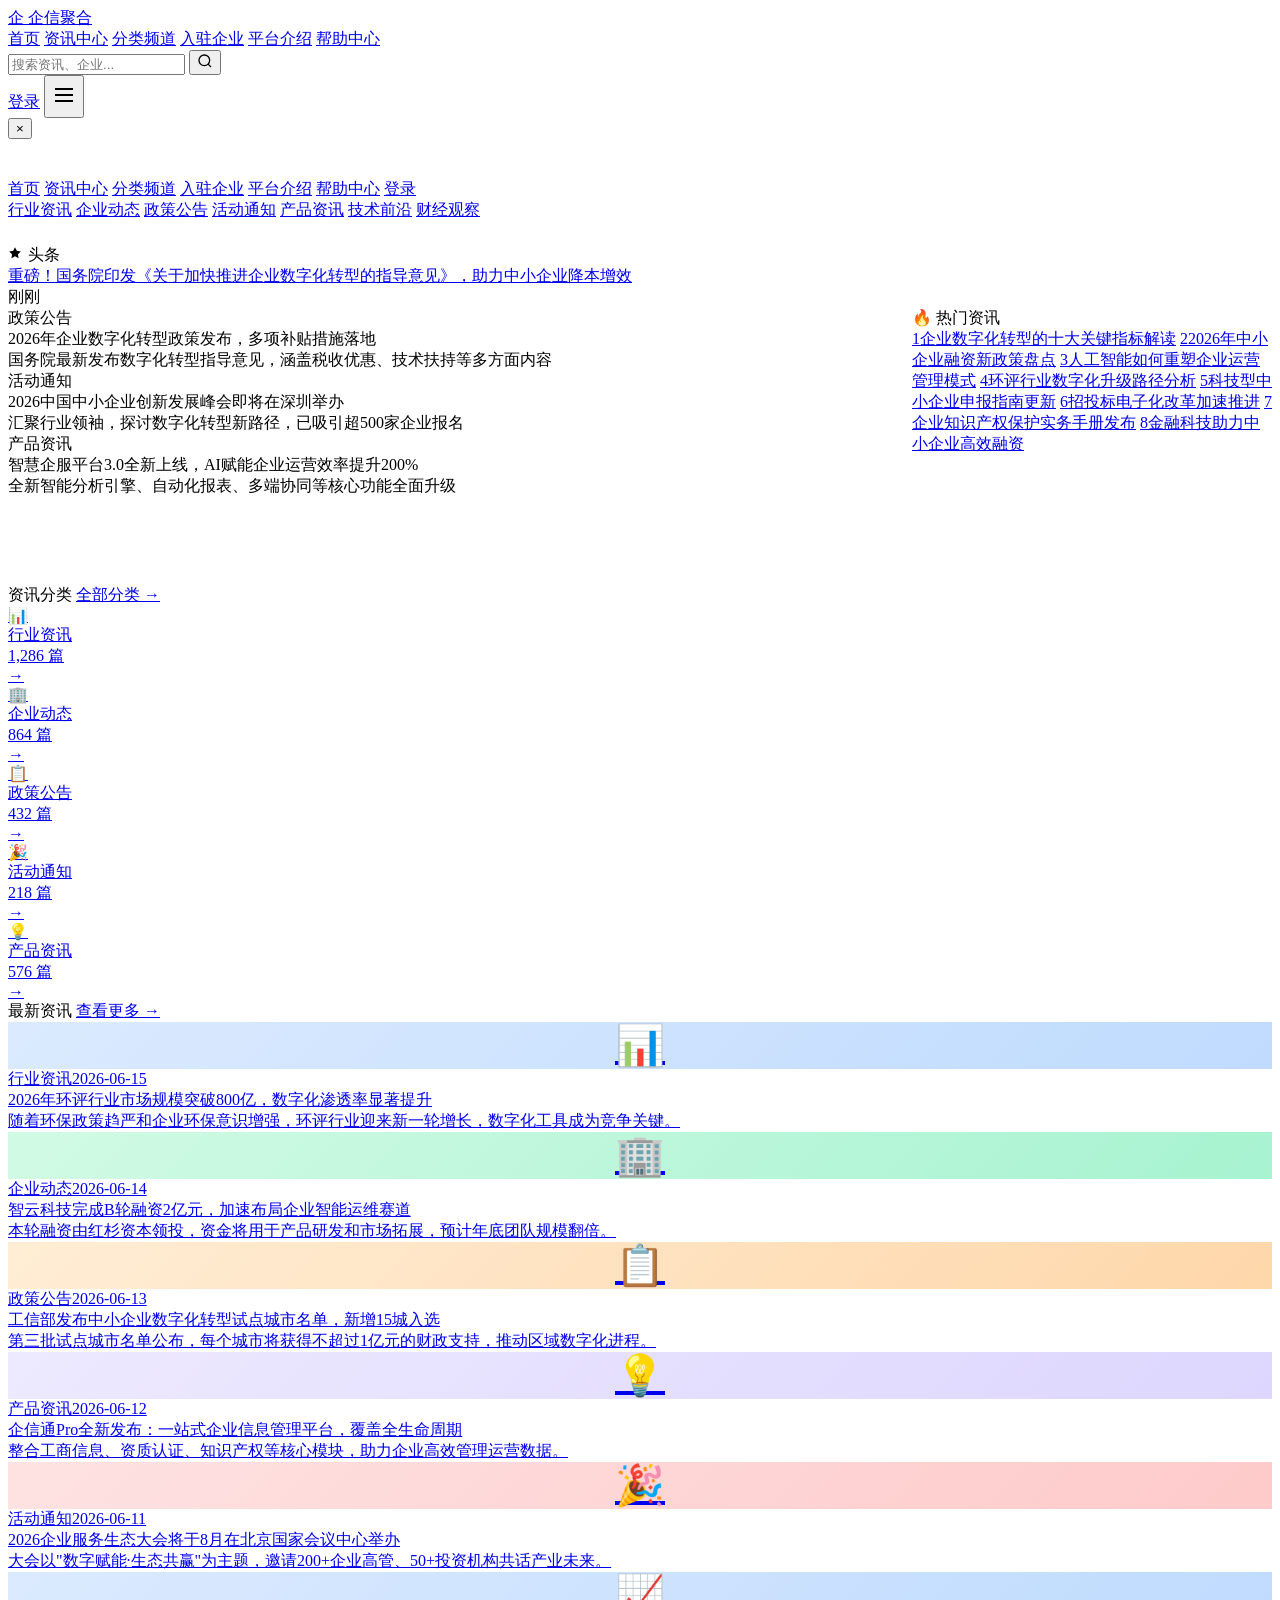
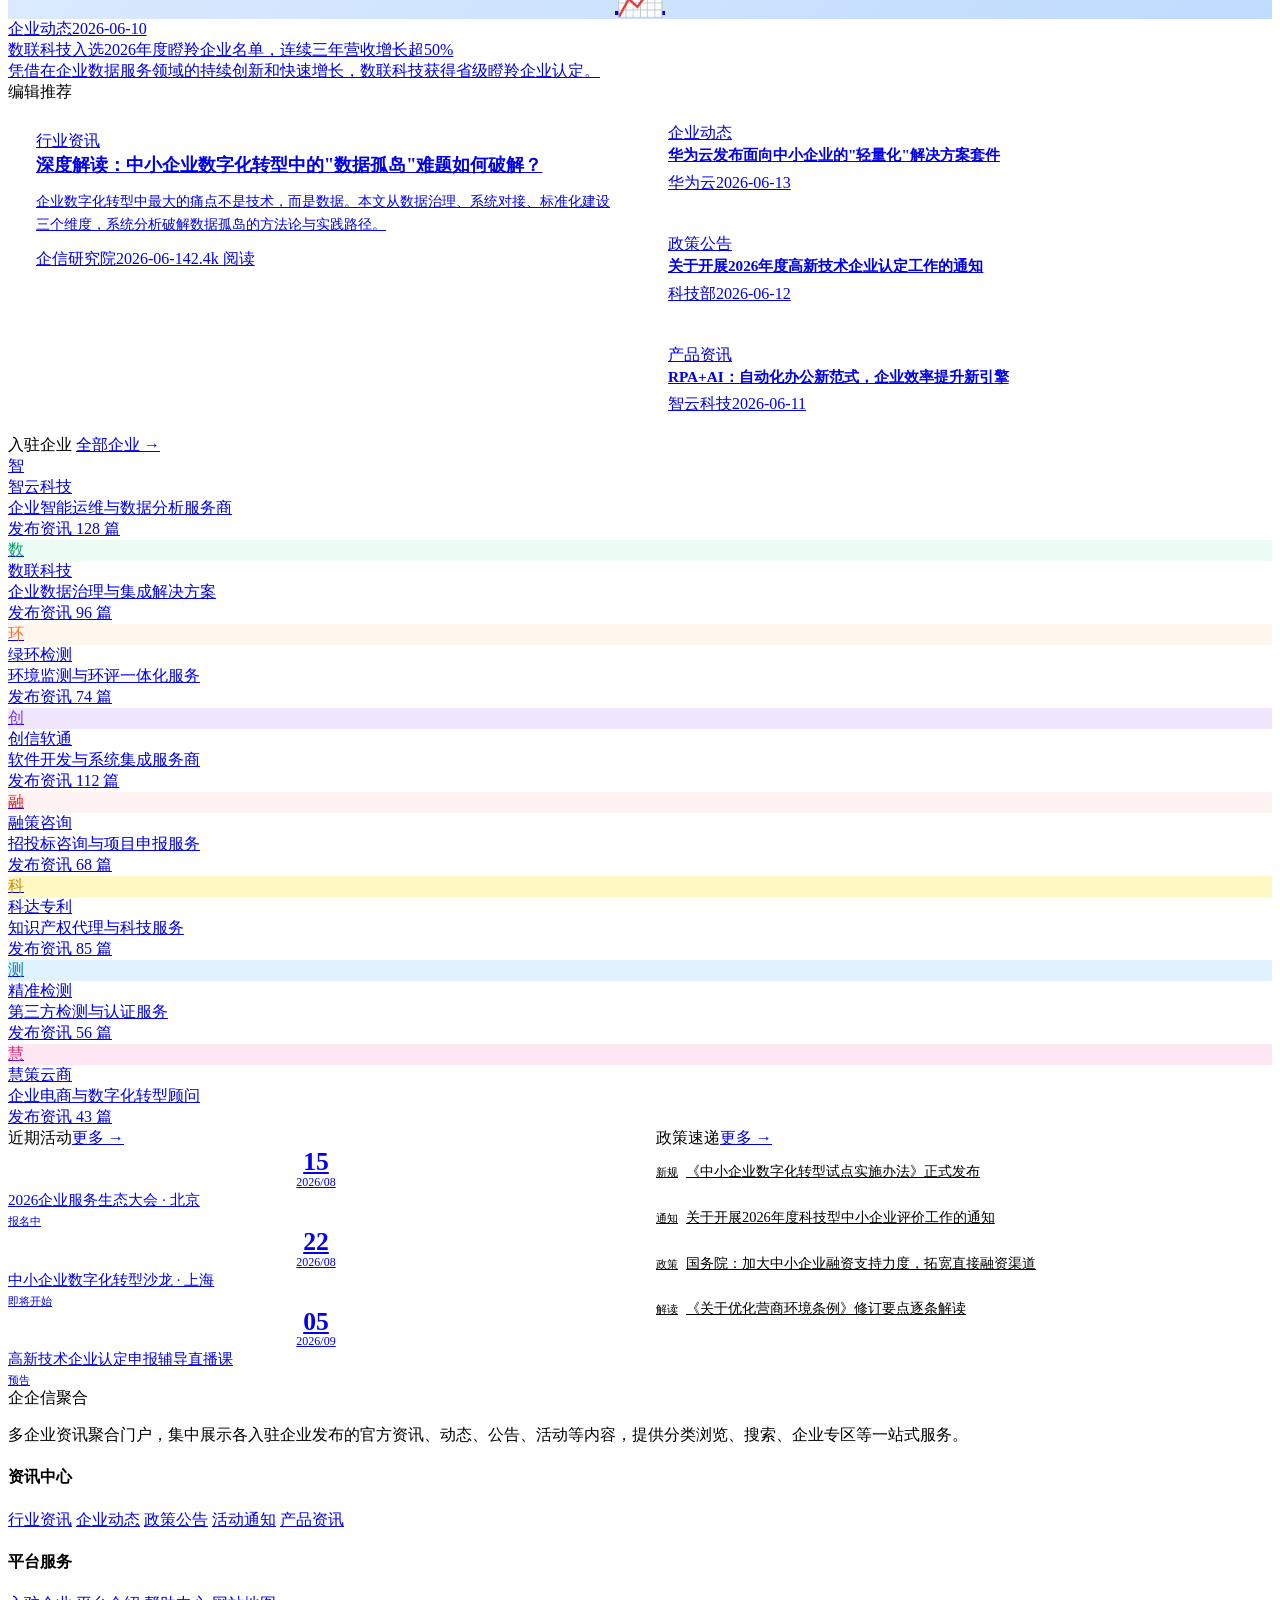
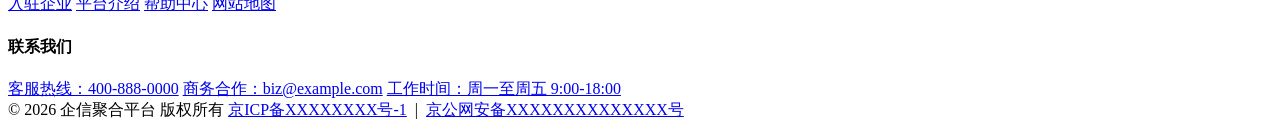
==== index.html @ 0d59a962 "Add files via upload" ====
<!DOCTYPE html>
<html lang="zh-CN">
<head>
  <meta charset="UTF-8">
  <meta name="viewport" content="width=device-width,initial-scale=1.0">
  <title>企业资讯聚合平台 - 一站式企业资讯阅读与信息查询</title>
  <link rel="stylesheet" href="css/global.css">
</head>
<body>

<!-- Header -->
<header class="site-header">
  <div class="header-inner">
    <a href="index.html" class="site-logo">
      <span class="logo-icon">企</span>
      企信聚合
    </a>
    <nav class="main-nav">
      <a href="index.html" class="active">首页</a>
      <a href="news-list.html">资讯中心</a>
      <a href="categories.html">分类频道</a>
      <a href="enterprise-list.html">入驻企业</a>
      <a href="about.html">平台介绍</a>
      <a href="help.html">帮助中心</a>
    </nav>
    <div class="header-right">
      <form class="header-search search-form" action="search.html">
        <input type="text" name="q" placeholder="搜索资讯、企业..." class="search-input-from-url">
        <button type="submit">
          <svg width="16" height="16" fill="none" stroke="currentColor" stroke-width="2" viewBox="0 0 24 24"><circle cx="11" cy="11" r="8"/><path d="M21 21l-4.35-4.35"/></svg>
        </button>
      </form>
      <a href="login.html" class="btn btn-primary btn-sm">登录</a>
      <button class="mobile-menu-btn" onclick="toggleMobileMenu()" style="padding:6px;">
        <svg width="24" height="24" fill="none" stroke="currentColor" stroke-width="2" viewBox="0 0 24 24"><path d="M3 12h18M3 6h18M3 18h18"/></svg>
      </button>
    </div>
  </div>
</header>

<!-- Mobile Menu -->
<div id="mobile-overlay" class="mobile-overlay" onclick="toggleMobileMenu()"></div>
<div id="mobile-drawer" class="mobile-drawer">
  <button class="close-btn" onclick="toggleMobileMenu()">&times;</button>
  <div style="margin-top:40px" class="mobile-nav">
    <a href="index.html">首页</a>
    <a href="news-list.html">资讯中心</a>
    <a href="categories.html">分类频道</a>
    <a href="enterprise-list.html">入驻企业</a>
    <a href="about.html">平台介绍</a>
    <a href="help.html">帮助中心</a>
    <a href="login.html">登录</a>
  </div>
</div>

<!-- Sub Navigation -->
<div class="sub-nav">
  <div class="sub-nav-inner">
    <a href="news-list.html?cat=industry" class="active">行业资讯</a>
    <a href="news-list.html?cat=dynamic">企业动态</a>
    <a href="news-list.html?cat=policy">政策公告</a>
    <a href="news-list.html?cat=activity">活动通知</a>
    <a href="news-list.html?cat=product">产品资讯</a>
    <a href="news-list.html?cat=tech">技术前沿</a>
    <a href="news-list.html?cat=finance">财经观察</a>
  </div>
</div>

<!-- Main Content -->
<main>

  <!-- Headline Bar -->
  <div class="container" style="margin-top:24px">
    <div class="headline-bar">
      <div class="hl-left">
        <span class="hl-tag">
          <svg width="14" height="14" viewBox="0 0 24 24" fill="currentColor" style="margin-right:2px"><path d="M12 2L15.09 8.26L22 9.27L17 14.14L18.18 21.02L12 17.77L5.82 21.02L7 14.14L2 9.27L8.91 8.26L12 2Z"/></svg>
          头条
        </span>
      </div>
      <div class="hl-body">
        <a href="news-detail.html" class="hl-text">重磅！国务院印发《关于加快推进企业数字化转型的指导意见》，助力中小企业降本增效</a>
      </div>
      <div class="hl-right">
        <span class="hl-time">刚刚</span>
      </div>
    </div>
  </div>

  <!-- Carousel + Side News -->
  <div class="container">
    <div style="display:grid;grid-template-columns:1fr 360px;gap:24px;margin-bottom:40px">
      <!-- Carousel -->
      <div class="carousel">
        <div class="carousel-slides">
          <div class="carousel-slide">
            <div class="slide-bg" style="background:linear-gradient(135deg,#1a56db 0%,#3b82f6 50%,#60a5fa 100%)"></div>
            <div class="slide-content">
              <span class="slide-tag">政策公告</span>
              <div class="slide-title">2026年企业数字化转型政策发布，多项补贴措施落地</div>
              <div class="slide-desc">国务院最新发布数字化转型指导意见，涵盖税收优惠、技术扶持等多方面内容</div>
            </div>
          </div>
          <div class="carousel-slide">
            <div class="slide-bg" style="background:linear-gradient(135deg,#0e9f6e 0%,#34d399 50%,#6ee7b7 100%)"></div>
            <div class="slide-content">
              <span class="slide-tag">活动通知</span>
              <div class="slide-title">2026中国中小企业创新发展峰会即将在深圳举办</div>
              <div class="slide-desc">汇聚行业领袖，探讨数字化转型新路径，已吸引超500家企业报名</div>
            </div>
          </div>
          <div class="carousel-slide">
            <div class="slide-bg" style="background:linear-gradient(135deg,#7c3aed 0%,#a78bfa 50%,#c4b5fd 100%)"></div>
            <div class="slide-content">
              <span class="slide-tag">产品资讯</span>
              <div class="slide-title">智慧企服平台3.0全新上线，AI赋能企业运营效率提升200%</div>
              <div class="slide-desc">全新智能分析引擎、自动化报表、多端协同等核心功能全面升级</div>
            </div>
          </div>
        </div>
        <div class="carousel-arrows">
          <div class="arrow arrow-prev">
            <svg width="20" height="20" fill="none" stroke="#fff" stroke-width="2" viewBox="0 0 24 24"><path d="M15 18l-6-6 6-6"/></svg>
          </div>
          <div class="arrow arrow-next">
            <svg width="20" height="20" fill="none" stroke="#fff" stroke-width="2" viewBox="0 0 24 24"><path d="M9 18l6-6-6-6"/></svg>
          </div>
        </div>
        <div class="carousel-dots">
          <span class="dot active"></span>
          <span class="dot"></span>
          <span class="dot"></span>
        </div>
      </div>

      <!-- Side Hot News -->
      <div class="sidebar-widget" style="margin-bottom:0">
        <div class="widget-title">🔥 热门资讯</div>
        <div class="widget-list">
          <a href="news-detail.html"><span class="rank top">1</span>企业数字化转型的十大关键指标解读</a>
          <a href="news-detail.html"><span class="rank top">2</span>2026年中小企业融资新政策盘点</a>
          <a href="news-detail.html"><span class="rank top">3</span>人工智能如何重塑企业运营管理模式</a>
          <a href="news-detail.html"><span class="rank normal">4</span>环评行业数字化升级路径分析</a>
          <a href="news-detail.html"><span class="rank normal">5</span>科技型中小企业申报指南更新</a>
          <a href="news-detail.html"><span class="rank normal">6</span>招投标电子化改革加速推进</a>
          <a href="news-detail.html"><span class="rank normal">7</span>企业知识产权保护实务手册发布</a>
          <a href="news-detail.html"><span class="rank normal">8</span>金融科技助力中小企业高效融资</a>
        </div>
      </div>
    </div>
  </div>

  <!-- Category Quick Entry -->
  <div class="section section-white">
    <div class="container">
      <div class="section-title">
        <span><span class="title-bar"></span>资讯分类</span>
        <a href="categories.html" class="more-link">全部分类 →</a>
      </div>
      <div class="category-grid">
        <a href="news-list.html?cat=industry" class="category-item cat-industry">
          <div class="cat-glow"></div>
          <div class="cat-icon">📊</div>
          <div class="cat-name">行业资讯</div>
          <div class="cat-count">1,286 篇</div>
          <div class="cat-arrow">→</div>
        </a>
        <a href="news-list.html?cat=dynamic" class="category-item cat-dynamic">
          <div class="cat-glow"></div>
          <div class="cat-icon">🏢</div>
          <div class="cat-name">企业动态</div>
          <div class="cat-count">864 篇</div>
          <div class="cat-arrow">→</div>
        </a>
        <a href="news-list.html?cat=policy" class="category-item cat-policy">
          <div class="cat-glow"></div>
          <div class="cat-icon">📋</div>
          <div class="cat-name">政策公告</div>
          <div class="cat-count">432 篇</div>
          <div class="cat-arrow">→</div>
        </a>
        <a href="news-list.html?cat=activity" class="category-item cat-activity">
          <div class="cat-glow"></div>
          <div class="cat-icon">🎉</div>
          <div class="cat-name">活动通知</div>
          <div class="cat-count">218 篇</div>
          <div class="cat-arrow">→</div>
        </a>
        <a href="news-list.html?cat=product" class="category-item cat-product">
          <div class="cat-glow"></div>
          <div class="cat-icon">💡</div>
          <div class="cat-name">产品资讯</div>
          <div class="cat-count">576 篇</div>
          <div class="cat-arrow">→</div>
        </a>
      </div>
    </div>
  </div>

  <!-- Latest News -->
  <div class="section section-gray">
    <div class="container">
      <div class="section-title">
        <span><span class="title-bar"></span>最新资讯</span>
        <a href="news-list.html" class="more-link">查看更多 →</a>
      </div>
      <div class="grid grid-3 gap-3">
        <a href="news-detail.html" class="card">
          <div class="card-img" style="background:linear-gradient(135deg,#dbeafe,#bfdbfe);display:flex;align-items:center;justify-content:center;font-size:2.5rem">📊</div>
          <div class="card-body">
            <div class="card-meta mb-1"><span class="tag tag-blue">行业资讯</span><span>2026-06-15</span></div>
            <div class="card-title">2026年环评行业市场规模突破800亿，数字化渗透率显著提升</div>
            <div class="card-excerpt">随着环保政策趋严和企业环保意识增强，环评行业迎来新一轮增长，数字化工具成为竞争关键。</div>
          </div>
        </a>
        <a href="news-detail.html" class="card">
          <div class="card-img" style="background:linear-gradient(135deg,#d1fae5,#a7f3d0);display:flex;align-items:center;justify-content:center;font-size:2.5rem">🏢</div>
          <div class="card-body">
            <div class="card-meta mb-1"><span class="tag tag-green">企业动态</span><span>2026-06-14</span></div>
            <div class="card-title">智云科技完成B轮融资2亿元，加速布局企业智能运维赛道</div>
            <div class="card-excerpt">本轮融资由红杉资本领投，资金将用于产品研发和市场拓展，预计年底团队规模翻倍。</div>
          </div>
        </a>
        <a href="news-detail.html" class="card">
          <div class="card-img" style="background:linear-gradient(135deg,#ffedd5,#fed7aa);display:flex;align-items:center;justify-content:center;font-size:2.5rem">📋</div>
          <div class="card-body">
            <div class="card-meta mb-1"><span class="tag tag-orange">政策公告</span><span>2026-06-13</span></div>
            <div class="card-title">工信部发布中小企业数字化转型试点城市名单，新增15城入选</div>
            <div class="card-excerpt">第三批试点城市名单公布，每个城市将获得不超过1亿元的财政支持，推动区域数字化进程。</div>
          </div>
        </a>
        <a href="news-detail.html" class="card">
          <div class="card-img" style="background:linear-gradient(135deg,#ede9fe,#ddd6fe);display:flex;align-items:center;justify-content:center;font-size:2.5rem">💡</div>
          <div class="card-body">
            <div class="card-meta mb-1"><span class="tag tag-blue">产品资讯</span><span>2026-06-12</span></div>
            <div class="card-title">企信通Pro全新发布：一站式企业信息管理平台，覆盖全生命周期</div>
            <div class="card-excerpt">整合工商信息、资质认证、知识产权等核心模块，助力企业高效管理运营数据。</div>
          </div>
        </a>
        <a href="news-detail.html" class="card">
          <div class="card-img" style="background:linear-gradient(135deg,#fee2e2,#fecaca);display:flex;align-items:center;justify-content:center;font-size:2.5rem">🎉</div>
          <div class="card-body">
            <div class="card-meta mb-1"><span class="tag tag-red">活动通知</span><span>2026-06-11</span></div>
            <div class="card-title">2026企业服务生态大会将于8月在北京国家会议中心举办</div>
            <div class="card-excerpt">大会以"数字赋能·生态共赢"为主题，邀请200+企业高管、50+投资机构共话产业未来。</div>
          </div>
        </a>
        <a href="news-detail.html" class="card">
          <div class="card-img" style="background:linear-gradient(135deg,#dbeafe,#bfdbfe);display:flex;align-items:center;justify-content:center;font-size:2.5rem">📈</div>
          <div class="card-body">
            <div class="card-meta mb-1"><span class="tag tag-green">企业动态</span><span>2026-06-10</span></div>
            <div class="card-title">数联科技入选2026年度瞪羚企业名单，连续三年营收增长超50%</div>
            <div class="card-excerpt">凭借在企业数据服务领域的持续创新和快速增长，数联科技获得省级瞪羚企业认定。</div>
          </div>
        </a>
      </div>
    </div>
  </div>

  <!-- Recommended News -->
  <div class="section section-white">
    <div class="container">
      <div class="section-title">
        <span><span class="title-bar"></span>编辑推荐</span>
      </div>
      <div style="display:grid;grid-template-columns:1fr 1fr;gap:0">
        <!-- Left Big Card -->
        <a href="news-detail.html" style="display:block;padding:28px;border-bottom:1px solid var(--color-border-light);border-right:1px solid var(--color-border-light)">
          <div class="card-meta mb-1"><span class="tag tag-blue">行业资讯</span></div>
          <div style="font-size:1.15rem;font-weight:600;color:var(--color-text);line-height:1.5;margin-bottom:10px">深度解读：中小企业数字化转型中的"数据孤岛"难题如何破解？</div>
          <div style="font-size:.875rem;color:var(--color-text-secondary);line-height:1.7;margin-bottom:12px">企业数字化转型中最大的痛点不是技术，而是数据。本文从数据治理、系统对接、标准化建设三个维度，系统分析破解数据孤岛的方法论与实践路径。</div>
          <div class="card-meta"><span class="source">企信研究院</span><span>2026-06-14</span><span>2.4k 阅读</span></div>
        </a>
        <!-- Right List -->
        <div>
          <a href="news-detail.html" style="display:block;padding:20px 28px;border-bottom:1px solid var(--color-border-light)">
            <div class="card-meta mb-1"><span class="tag tag-green">企业动态</span></div>
            <div style="font-size:.95rem;font-weight:600;color:var(--color-text);line-height:1.5;margin-bottom:6px">华为云发布面向中小企业的"轻量化"解决方案套件</div>
            <div class="card-meta"><span class="source">华为云</span><span>2026-06-13</span></div>
          </a>
          <a href="news-detail.html" style="display:block;padding:20px 28px;border-bottom:1px solid var(--color-border-light)">
            <div class="card-meta mb-1"><span class="tag tag-orange">政策公告</span></div>
            <div style="font-size:.95rem;font-weight:600;color:var(--color-text);line-height:1.5;margin-bottom:6px">关于开展2026年度高新技术企业认定工作的通知</div>
            <div class="card-meta"><span class="source">科技部</span><span>2026-06-12</span></div>
          </a>
          <a href="news-detail.html" style="display:block;padding:20px 28px">
            <div class="card-meta mb-1"><span class="tag tag-blue">产品资讯</span></div>
            <div style="font-size:.95rem;font-weight:600;color:var(--color-text);line-height:1.5;margin-bottom:6px">RPA+AI：自动化办公新范式，企业效率提升新引擎</div>
            <div class="card-meta"><span class="source">智云科技</span><span>2026-06-11</span></div>
          </a>
        </div>
      </div>
    </div>
  </div>

  <!-- Enterprise Quick Entry -->
  <div class="section section-gray">
    <div class="container">
      <div class="section-title">
        <span><span class="title-bar"></span>入驻企业</span>
        <a href="enterprise-list.html" class="more-link">全部企业 →</a>
      </div>
      <div class="grid grid-4 gap-2">
        <a href="enterprise-zone.html?id=1" class="enterprise-card">
          <div class="ent-logo">智</div>
          <div class="ent-name">智云科技</div>
          <div class="ent-desc">企业智能运维与数据分析服务商</div>
          <div class="ent-count">发布资讯 128 篇</div>
        </a>
        <a href="enterprise-zone.html?id=2" class="enterprise-card">
          <div class="ent-logo" style="background:#ecfdf5;color:#0e9f6e">数</div>
          <div class="ent-name">数联科技</div>
          <div class="ent-desc">企业数据治理与集成解决方案</div>
          <div class="ent-count">发布资讯 96 篇</div>
        </a>
        <a href="enterprise-zone.html?id=3" class="enterprise-card">
          <div class="ent-logo" style="background:#fff7ed;color:#ff6b35">环</div>
          <div class="ent-name">绿环检测</div>
          <div class="ent-desc">环境监测与环评一体化服务</div>
          <div class="ent-count">发布资讯 74 篇</div>
        </a>
        <a href="enterprise-zone.html?id=4" class="enterprise-card">
          <div class="ent-logo" style="background:#f0e6ff;color:#7c3aed">创</div>
          <div class="ent-name">创信软通</div>
          <div class="ent-desc">软件开发与系统集成服务商</div>
          <div class="ent-count">发布资讯 112 篇</div>
        </a>
        <a href="enterprise-zone.html?id=5" class="enterprise-card">
          <div class="ent-logo" style="background:#fef2f2;color:#e02424">融</div>
          <div class="ent-name">融策咨询</div>
          <div class="ent-desc">招投标咨询与项目申报服务</div>
          <div class="ent-count">发布资讯 68 篇</div>
        </a>
        <a href="enterprise-zone.html?id=6" class="enterprise-card">
          <div class="ent-logo" style="background:#fef9c3;color:#ca8a04">科</div>
          <div class="ent-name">科达专利</div>
          <div class="ent-desc">知识产权代理与科技服务</div>
          <div class="ent-count">发布资讯 85 篇</div>
        </a>
        <a href="enterprise-zone.html?id=7" class="enterprise-card">
          <div class="ent-logo" style="background:#e0f2fe;color:#0284c7">测</div>
          <div class="ent-name">精准检测</div>
          <div class="ent-desc">第三方检测与认证服务</div>
          <div class="ent-count">发布资讯 56 篇</div>
        </a>
        <a href="enterprise-zone.html?id=8" class="enterprise-card">
          <div class="ent-logo" style="background:#fce7f3;color:#db2777">慧</div>
          <div class="ent-name">慧策云商</div>
          <div class="ent-desc">企业电商与数字化转型顾问</div>
          <div class="ent-count">发布资讯 43 篇</div>
        </a>
      </div>
    </div>
  </div>

  <!-- Timeline / Activity Section -->
  <div class="section section-white">
    <div class="container">
      <div style="display:grid;grid-template-columns:1fr 1fr;gap:32px">
        <!-- Activity -->
        <div>
          <div class="section-title"><span><span class="title-bar"></span>近期活动</span><a href="news-list.html?cat=activity" class="more-link">更多 →</a></div>
          <a href="news-detail.html" class="news-item-h" style="padding:14px 0">
            <div style="min-width:60px;text-align:center">
              <div style="font-size:1.6rem;font-weight:800;color:var(--color-primary);line-height:1">15</div>
              <div style="font-size:.75rem;color:var(--color-text-light)">2026/08</div>
            </div>
            <div class="news-info">
              <div class="news-title" style="font-size:.95rem">2026企业服务生态大会 · 北京</div>
              <div class="news-meta"><span class="tag tag-red" style="font-size:.7rem">报名中</span></div>
            </div>
          </a>
          <a href="news-detail.html" class="news-item-h" style="padding:14px 0">
            <div style="min-width:60px;text-align:center">
              <div style="font-size:1.6rem;font-weight:800;color:var(--color-primary);line-height:1">22</div>
              <div style="font-size:.75rem;color:var(--color-text-light)">2026/08</div>
            </div>
            <div class="news-info">
              <div class="news-title" style="font-size:.95rem">中小企业数字化转型沙龙 · 上海</div>
              <div class="news-meta"><span class="tag tag-green" style="font-size:.7rem">即将开始</span></div>
            </div>
          </a>
          <a href="news-detail.html" class="news-item-h" style="padding:14px 0;border:none">
            <div style="min-width:60px;text-align:center">
              <div style="font-size:1.6rem;font-weight:800;color:var(--color-primary);line-height:1">05</div>
              <div style="font-size:.75rem;color:var(--color-text-light)">2026/09</div>
            </div>
            <div class="news-info">
              <div class="news-title" style="font-size:.95rem">高新技术企业认定申报辅导直播课</div>
              <div class="news-meta"><span class="tag tag-gray" style="font-size:.7rem">预告</span></div>
            </div>
          </a>
        </div>
        <!-- Policy -->
        <div>
          <div class="section-title"><span><span class="title-bar"></span>政策速递</span><a href="news-list.html?cat=policy" class="more-link">更多 →</a></div>
          <a href="news-detail.html" style="display:block;padding:12px 0;border-bottom:1px solid var(--color-border-light);font-size:.9rem;color:var(--color-text);line-height:1.5">
            <span class="tag tag-orange" style="font-size:.7rem;margin-right:8px">新规</span>《中小企业数字化转型试点实施办法》正式发布
          </a>
          <a href="news-detail.html" style="display:block;padding:12px 0;border-bottom:1px solid var(--color-border-light);font-size:.9rem;color:var(--color-text);line-height:1.5">
            <span class="tag tag-orange" style="font-size:.7rem;margin-right:8px">通知</span>关于开展2026年度科技型中小企业评价工作的通知
          </a>
          <a href="news-detail.html" style="display:block;padding:12px 0;border-bottom:1px solid var(--color-border-light);font-size:.9rem;color:var(--color-text);line-height:1.5">
            <span class="tag tag-orange" style="font-size:.7rem;margin-right:8px">政策</span>国务院：加大中小企业融资支持力度，拓宽直接融资渠道
          </a>
          <a href="news-detail.html" style="display:block;padding:12px 0;font-size:.9rem;color:var(--color-text);line-height:1.5">
            <span class="tag tag-orange" style="font-size:.7rem;margin-right:8px">解读</span>《关于优化营商环境条例》修订要点逐条解读
          </a>
        </div>
      </div>
    </div>
  </div>

</main>

<!-- Footer -->
<footer class="site-footer">
  <div class="container">
    <div class="footer-grid">
      <div class="footer-brand">
        <div class="footer-logo"><span class="logo-icon">企</span>企信聚合</div>
        <p>多企业资讯聚合门户，集中展示各入驻企业发布的官方资讯、动态、公告、活动等内容，提供分类浏览、搜索、企业专区等一站式服务。</p>
      </div>
      <div class="footer-col">
        <h4>资讯中心</h4>
        <a href="news-list.html?cat=industry">行业资讯</a>
        <a href="news-list.html?cat=dynamic">企业动态</a>
        <a href="news-list.html?cat=policy">政策公告</a>
        <a href="news-list.html?cat=activity">活动通知</a>
        <a href="news-list.html?cat=product">产品资讯</a>
      </div>
      <div class="footer-col">
        <h4>平台服务</h4>
        <a href="enterprise-list.html">入驻企业</a>
        <a href="about.html">平台介绍</a>
        <a href="help.html">帮助中心</a>
        <a href="sitemap.html">网站地图</a>
      </div>
      <div class="footer-col">
        <h4>联系我们</h4>
        <a href="#">客服热线：400-888-0000</a>
        <a href="#">商务合作：biz@example.com</a>
        <a href="#">工作时间：周一至周五 9:00-18:00</a>
      </div>
    </div>
    <div class="footer-bottom">
      <span>© 2026 企信聚合平台 版权所有</span>
      <span>
        <a href="#">京ICP备XXXXXXXX号-1</a> &nbsp;|&nbsp;
        <a href="#">京公网安备XXXXXXXXXXXXXX号</a>
      </span>
    </div>
  </div>
</footer>

<!-- Back to Top -->
<button id="back-to-top" class="hidden" onclick="window.scrollTo({top:0,behavior:'smooth'})" style="position:fixed;bottom:30px;right:30px;width:44px;height:44px;border-radius:50%;background:var(--color-primary);color:#fff;display:flex;align-items:center;justify-content:center;box-shadow:var(--shadow-lg);z-index:99;border:none;cursor:pointer">
  <svg width="20" height="20" fill="none" stroke="currentColor" stroke-width="2" viewBox="0 0 24 24"><path d="M18 15l-6-6-6 6"/></svg>
</button>

<script src="js/global.js"></script>
</body>
</html>
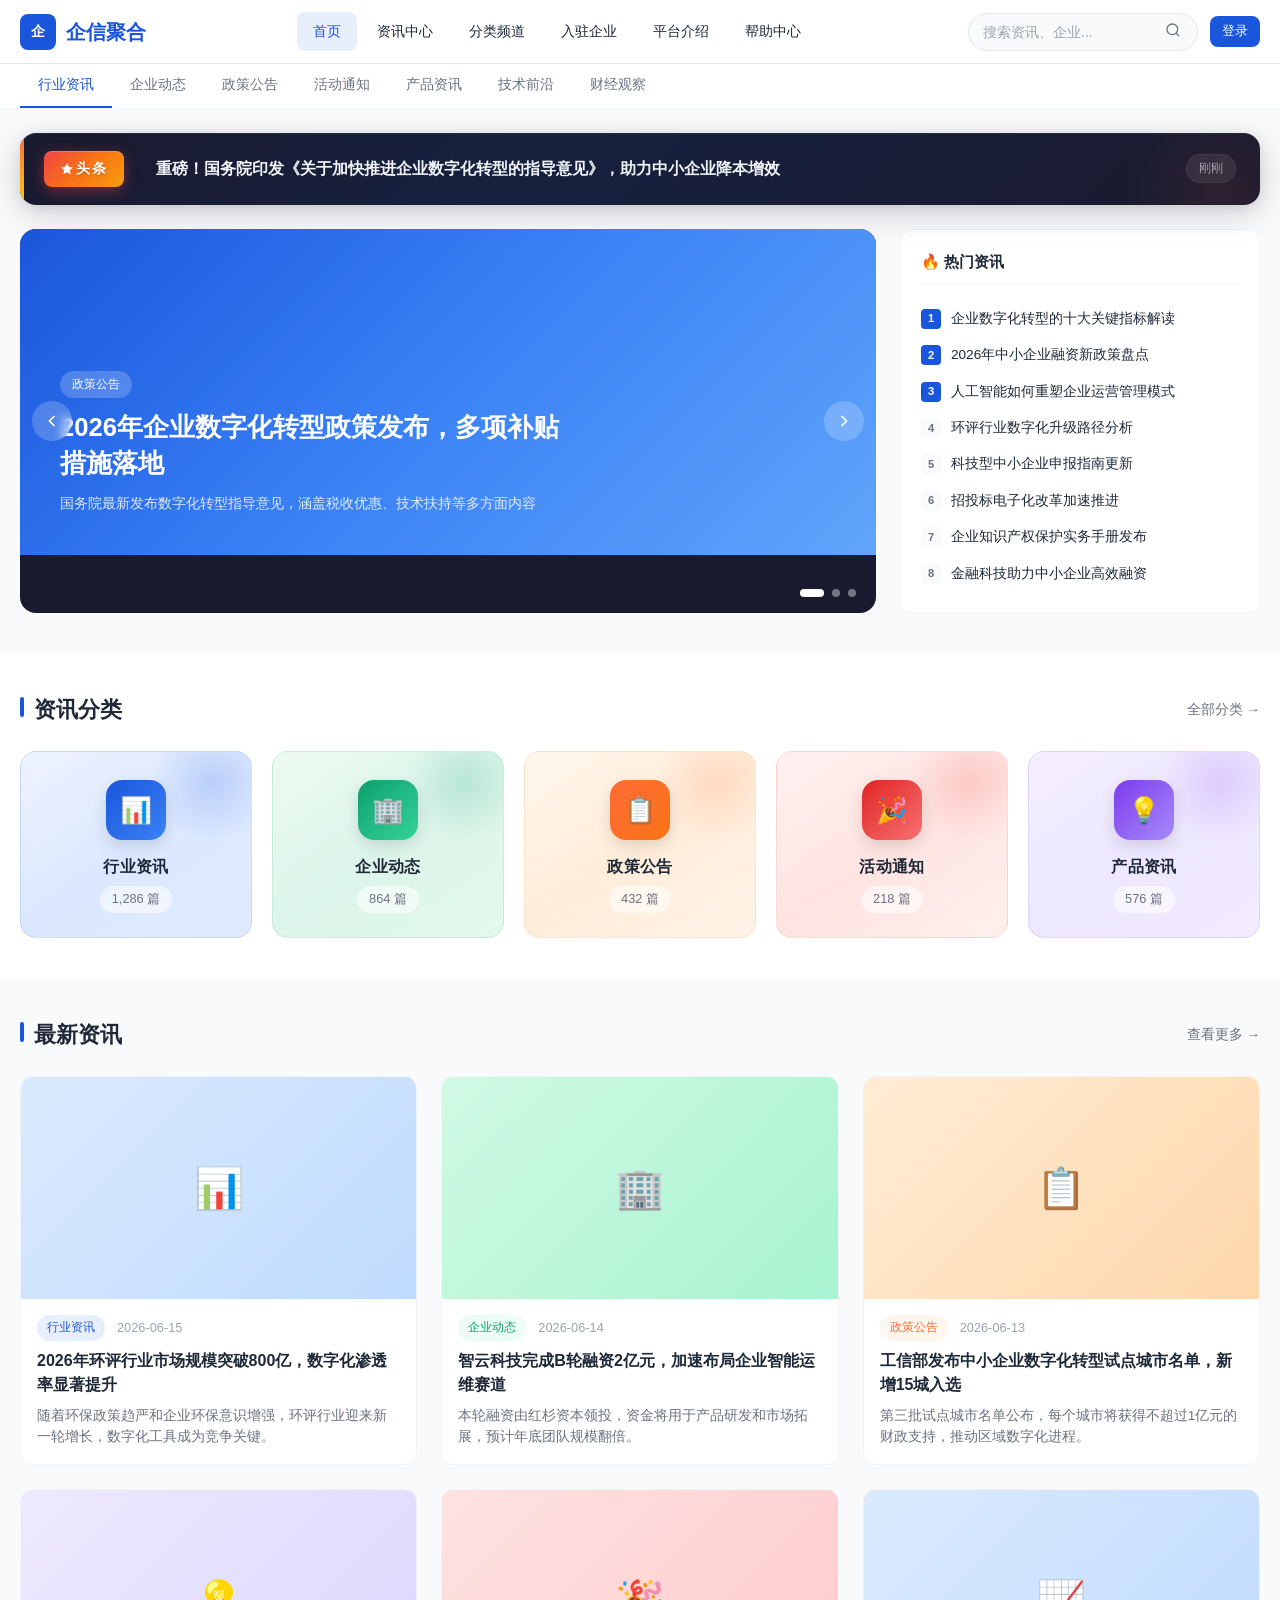
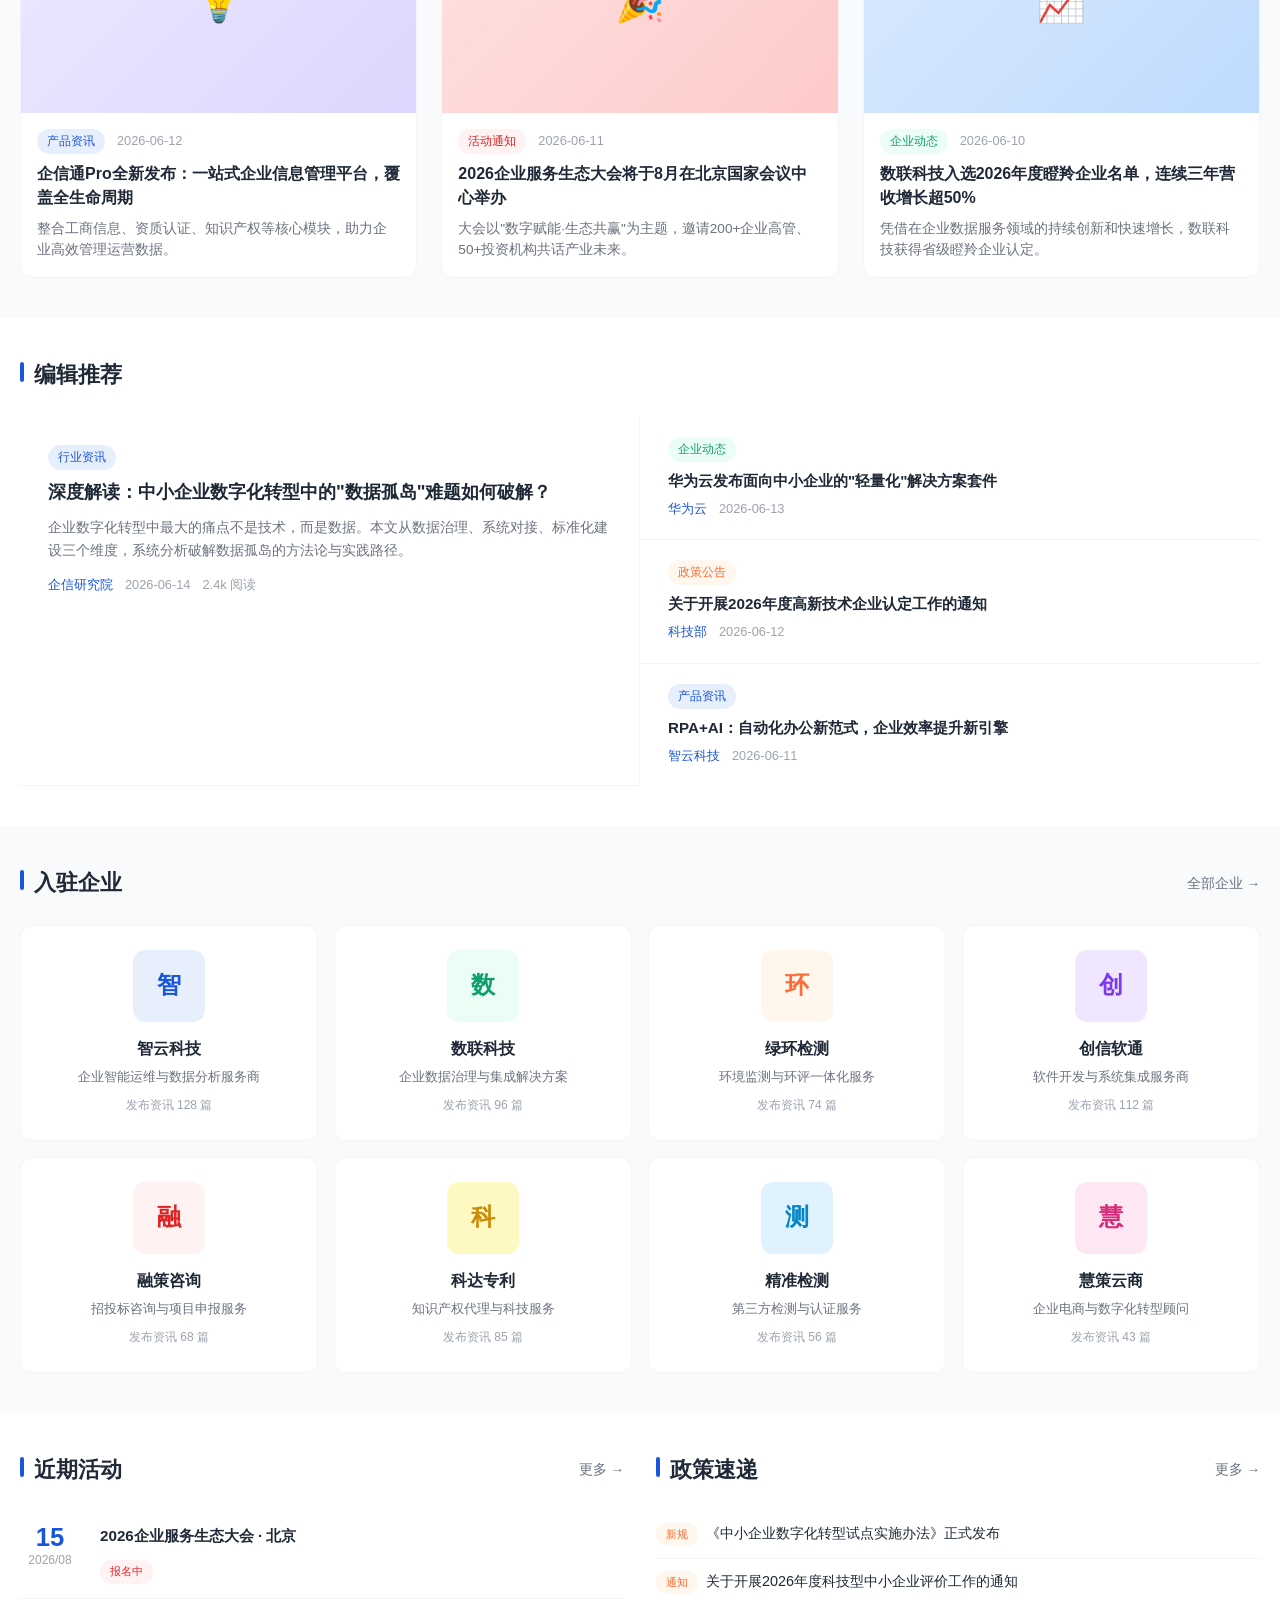
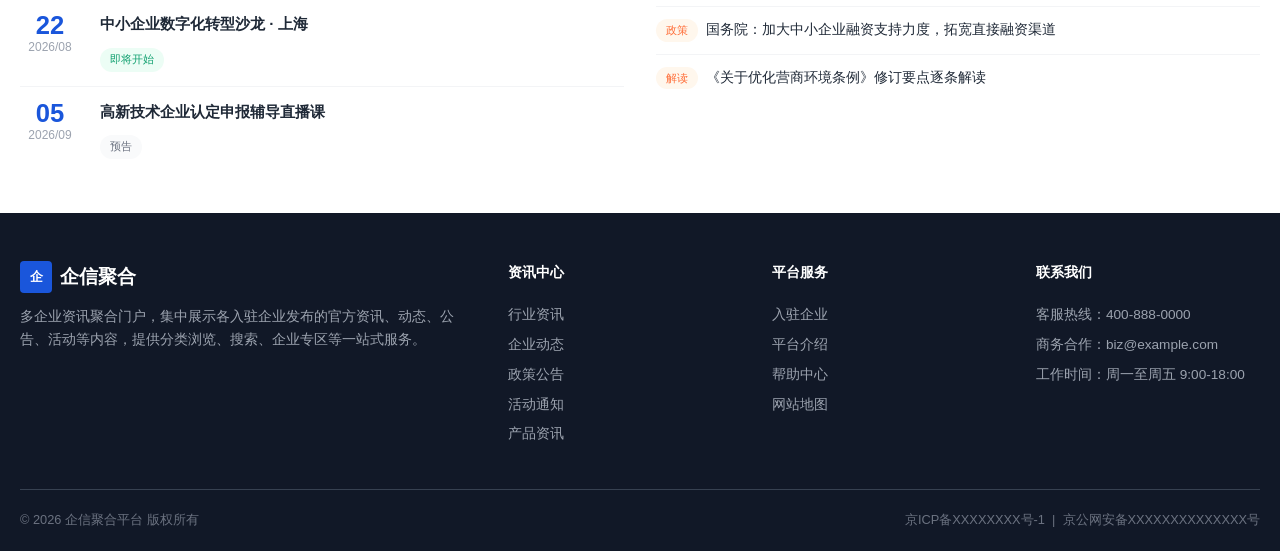
==== commit a1962105: "Fix stylesheet link path in index.html" ====
--- a/index.html
+++ b/index.html
@@ -4,7 +4,7 @@
   <meta charset="UTF-8">
   <meta name="viewport" content="width=device-width,initial-scale=1.0">
   <title>企业资讯聚合平台 - 一站式企业资讯阅读与信息查询</title>
-  <link rel="stylesheet" href="css/global.css">
+  <link rel="stylesheet" href="global.css">
 </head>
 <body>
 
--- a/global.css
+++ b/global.css
@@ -0,0 +1,1139 @@
+/* ===== CSS Variables ===== */
+:root {
+  --color-primary: #1a56db;
+  --color-primary-dark: #1442a8;
+  --color-primary-light: #e8effc;
+  --color-primary-hover: #1545b5;
+  --color-secondary: #0e9f6e;
+  --color-accent: #ff6b35;
+  --color-danger: #e02424;
+  --color-warning: #faca15;
+  --color-text: #1f2937;
+  --color-text-secondary: #6b7280;
+  --color-text-light: #9ca3af;
+  --color-bg: #ffffff;
+  --color-bg-gray: #f9fafb;
+  --color-bg-dark: #111827;
+  --color-border: #e5e7eb;
+  --color-border-light: #f3f4f6;
+  --shadow-sm: 0 1px 2px rgba(0,0,0,.05);
+  --shadow-md: 0 4px 6px -1px rgba(0,0,0,.1),0 2px 4px -1px rgba(0,0,0,.06);
+  --shadow-lg: 0 10px 15px -3px rgba(0,0,0,.1),0 4px 6px -2px rgba(0,0,0,.05);
+  --shadow-xl: 0 20px 25px -5px rgba(0,0,0,.1),0 10px 10px -5px rgba(0,0,0,.04);
+  --radius-sm: 4px;
+  --radius-md: 8px;
+  --radius-lg: 12px;
+  --radius-xl: 16px;
+  --font-sans: -apple-system,BlinkMacSystemFont,"Segoe UI","PingFang SC","Hiragino Sans GB","Microsoft YaHei",sans-serif;
+  --font-mono: "SFMono-Regular",Consolas,"Liberation Mono",Menlo,monospace;
+  --max-width: 1280px;
+  --header-height: 64px;
+  --transition: all .25s ease;
+}
+
+/* ===== Reset ===== */
+*,*::before,*::after { box-sizing:border-box; margin:0; padding:0; }
+html { font-size:16px; scroll-behavior:smooth; -webkit-text-size-adjust:100%; }
+body { font-family:var(--font-sans); color:var(--color-text); background:var(--color-bg-gray); line-height:1.6; min-height:100vh; }
+a { color:var(--color-primary); text-decoration:none; transition:var(--transition); }
+a:hover { color:var(--color-primary-hover); }
+img { max-width:100%; height:auto; display:block; }
+ul,ol { list-style:none; }
+button,input,select,textarea { font-family:inherit; font-size:inherit; outline:none; border:none; background:none; }
+button { cursor:pointer; }
+table { border-collapse:collapse; width:100%; }
+
+/* ===== Layout ===== */
+.container { max-width:var(--max-width); margin:0 auto; padding:0 20px; }
+.flex { display:flex; }
+.flex-col { flex-direction:column; }
+.items-center { align-items:center; }
+.justify-between { justify-content:space-between; }
+.justify-center { justify-content:center; }
+.gap-1 { gap:8px; }
+.gap-2 { gap:16px; }
+.gap-3 { gap:24px; }
+.grid { display:grid; }
+.grid-2 { grid-template-columns:repeat(2,1fr); }
+.grid-3 { grid-template-columns:repeat(3,1fr); }
+.grid-4 { grid-template-columns:repeat(4,1fr); }
+
+/* ===== Header ===== */
+.site-header {
+  background:var(--color-bg);
+  border-bottom:1px solid var(--color-border);
+  position:sticky;
+  top:0;
+  z-index:1000;
+  height:var(--header-height);
+}
+.header-inner {
+  max-width:var(--max-width);
+  margin:0 auto;
+  padding:0 20px;
+  height:100%;
+  display:flex;
+  align-items:center;
+  justify-content:space-between;
+}
+.site-logo {
+  display:flex;
+  align-items:center;
+  gap:10px;
+  font-size:1.25rem;
+  font-weight:700;
+  color:var(--color-primary);
+  white-space:nowrap;
+}
+.site-logo .logo-icon {
+  width:36px;
+  height:36px;
+  background:var(--color-primary);
+  border-radius:var(--radius-md);
+  display:flex;
+  align-items:center;
+  justify-content:center;
+  color:#fff;
+  font-weight:800;
+  font-size:.9rem;
+}
+.main-nav { display:flex; align-items:center; gap:4px; }
+.main-nav a {
+  padding:8px 16px;
+  border-radius:var(--radius-md);
+  color:var(--color-text);
+  font-size:.9rem;
+  font-weight:500;
+  transition:var(--transition);
+  white-space:nowrap;
+}
+.main-nav a:hover,
+.main-nav a.active {
+  background:var(--color-primary-light);
+  color:var(--color-primary);
+}
+.header-right { display:flex; align-items:center; gap:12px; }
+.header-search {
+  display:flex;
+  align-items:center;
+  background:var(--color-bg-gray);
+  border-radius:20px;
+  padding:6px 14px;
+  border:1px solid var(--color-border);
+  transition:var(--transition);
+}
+.header-search:focus-within { border-color:var(--color-primary); box-shadow:0 0 0 3px rgba(26,86,219,.1); }
+.header-search input {
+  width:180px;
+  background:transparent;
+  font-size:.875rem;
+  color:var(--color-text);
+}
+.header-search input::placeholder { color:var(--color-text-light); }
+.header-search button { color:var(--color-text-secondary); padding:2px; }
+.btn {
+  display:inline-flex;
+  align-items:center;
+  justify-content:center;
+  gap:6px;
+  padding:8px 20px;
+  border-radius:var(--radius-md);
+  font-size:.875rem;
+  font-weight:500;
+  transition:var(--transition);
+  white-space:nowrap;
+}
+.btn-primary { background:var(--color-primary); color:#fff; }
+.btn-primary:hover { background:var(--color-primary-dark); color:#fff; }
+.btn-outline { border:1px solid var(--color-border); color:var(--color-text); background:var(--color-bg); }
+.btn-outline:hover { border-color:var(--color-primary); color:var(--color-primary); }
+.btn-sm { padding:5px 12px; font-size:.8rem; }
+.btn-lg { padding:12px 28px; font-size:1rem; }
+
+/* ===== Sub Navigation ===== */
+.sub-nav {
+  background:var(--color-bg);
+  border-bottom:1px solid var(--color-border-light);
+}
+.sub-nav-inner {
+  max-width:var(--max-width);
+  margin:0 auto;
+  padding:0 20px;
+  display:flex;
+  align-items:center;
+  gap:0;
+  overflow-x:auto;
+}
+.sub-nav a {
+  padding:10px 18px;
+  font-size:.85rem;
+  color:var(--color-text-secondary);
+  border-bottom:2px solid transparent;
+  transition:var(--transition);
+  white-space:nowrap;
+}
+.sub-nav a:hover,
+.sub-nav a.active {
+  color:var(--color-primary);
+  border-bottom-color:var(--color-primary);
+}
+
+/* ===== Breadcrumb ===== */
+.breadcrumb {
+  padding:16px 0;
+  font-size:.85rem;
+  color:var(--color-text-secondary);
+}
+.breadcrumb a { color:var(--color-text-secondary); }
+.breadcrumb a:hover { color:var(--color-primary); }
+.breadcrumb span { margin:0 8px; color:var(--color-text-light); }
+
+/* ===== Section ===== */
+.section { padding:40px 0; }
+.section-white { background:var(--color-bg); }
+.section-gray { background:var(--color-bg-gray); }
+.section-title {
+  font-size:1.35rem;
+  font-weight:700;
+  color:var(--color-text);
+  margin-bottom:24px;
+  display:flex;
+  align-items:center;
+  justify-content:space-between;
+}
+.section-title .more-link {
+  font-size:.85rem;
+  font-weight:400;
+  color:var(--color-text-secondary);
+}
+.section-title .more-link:hover { color:var(--color-primary); }
+.section-title .title-bar {
+  width:4px;
+  height:20px;
+  background:var(--color-primary);
+  border-radius:2px;
+  margin-right:10px;
+  display:inline-block;
+}
+
+/* ===== Card ===== */
+.card {
+  background:var(--color-bg);
+  border-radius:var(--radius-lg);
+  overflow:hidden;
+  transition:var(--transition);
+  border:1px solid var(--color-border-light);
+}
+.card:hover { box-shadow:var(--shadow-md); transform:translateY(-2px); }
+.card-img {
+  width:100%;
+  aspect-ratio:16/9;
+  object-fit:cover;
+  background:var(--color-border-light);
+}
+.card-body { padding:16px; }
+.card-title {
+  font-size:1rem;
+  font-weight:600;
+  color:var(--color-text);
+  line-height:1.5;
+  display:-webkit-box;
+  -webkit-line-clamp:2;
+  -webkit-box-orient:vertical;
+  overflow:hidden;
+  margin-bottom:8px;
+}
+.card-title:hover { color:var(--color-primary); }
+.card-meta {
+  display:flex;
+  align-items:center;
+  gap:12px;
+  font-size:.8rem;
+  color:var(--color-text-light);
+}
+.card-meta .source {
+  color:var(--color-primary);
+  font-weight:500;
+}
+.card-excerpt {
+  font-size:.85rem;
+  color:var(--color-text-secondary);
+  line-height:1.6;
+  display:-webkit-box;
+  -webkit-line-clamp:2;
+  -webkit-box-orient:vertical;
+  overflow:hidden;
+  margin-top:8px;
+}
+
+/* ===== News List Item (Horizontal) ===== */
+.news-item-h {
+  display:flex;
+  gap:20px;
+  padding:20px 0;
+  border-bottom:1px solid var(--color-border-light);
+}
+.news-item-h .news-thumb {
+  width:240px;
+  min-width:240px;
+  aspect-ratio:16/10;
+  border-radius:var(--radius-md);
+  overflow:hidden;
+  background:var(--color-border-light);
+}
+.news-item-h .news-thumb img { width:100%; height:100%; object-fit:cover; }
+.news-item-h .news-info { flex:1; display:flex; flex-direction:column; justify-content:space-between; }
+.news-item-h .news-title {
+  font-size:1.1rem;
+  font-weight:600;
+  color:var(--color-text);
+  line-height:1.5;
+  display:-webkit-box;
+  -webkit-line-clamp:2;
+  -webkit-box-orient:vertical;
+  overflow:hidden;
+}
+.news-item-h .news-title:hover { color:var(--color-primary); }
+.news-item-h .news-excerpt {
+  font-size:.875rem;
+  color:var(--color-text-secondary);
+  line-height:1.7;
+  display:-webkit-box;
+  -webkit-line-clamp:2;
+  -webkit-box-orient:vertical;
+  overflow:hidden;
+  margin-top:8px;
+}
+.news-item-h .news-meta {
+  display:flex;
+  align-items:center;
+  gap:16px;
+  font-size:.8rem;
+  color:var(--color-text-light);
+  margin-top:12px;
+}
+.news-item-h .news-meta .source { color:var(--color-primary); font-weight:500; }
+
+/* ===== Tag ===== */
+.tag {
+  display:inline-flex;
+  align-items:center;
+  padding:3px 10px;
+  border-radius:20px;
+  font-size:.75rem;
+  font-weight:500;
+}
+.tag-blue { background:var(--color-primary-light); color:var(--color-primary); }
+.tag-green { background:#ecfdf5; color:var(--color-secondary); }
+.tag-orange { background:#fff7ed; color:var(--color-accent); }
+.tag-red { background:#fef2f2; color:var(--color-danger); }
+.tag-gray { background:var(--color-bg-gray); color:var(--color-text-secondary); }
+.tag-top {
+  background:#fef2f2;
+  color:var(--color-danger);
+  font-weight:600;
+}
+
+/* ===== Pagination ===== */
+.pagination {
+  display:flex;
+  align-items:center;
+  justify-content:center;
+  gap:6px;
+  padding:32px 0;
+}
+.pagination a,
+.pagination span {
+  display:inline-flex;
+  align-items:center;
+  justify-content:center;
+  min-width:36px;
+  height:36px;
+  padding:0 10px;
+  border-radius:var(--radius-md);
+  font-size:.875rem;
+  border:1px solid var(--color-border);
+  color:var(--color-text);
+  background:var(--color-bg);
+  transition:var(--transition);
+}
+.pagination a:hover { border-color:var(--color-primary); color:var(--color-primary); }
+.pagination .active {
+  background:var(--color-primary);
+  color:#fff;
+  border-color:var(--color-primary);
+}
+.pagination .disabled { opacity:.4; pointer-events:none; }
+
+/* ===== Footer ===== */
+.site-footer {
+  background:var(--color-bg-dark);
+  color:#d1d5db;
+  padding:48px 0 0;
+}
+.footer-grid {
+  display:grid;
+  grid-template-columns:2fr 1fr 1fr 1fr;
+  gap:40px;
+  padding-bottom:40px;
+}
+.footer-brand .footer-logo {
+  font-size:1.2rem;
+  font-weight:700;
+  color:#fff;
+  margin-bottom:12px;
+  display:flex;
+  align-items:center;
+  gap:8px;
+}
+.footer-brand .footer-logo .logo-icon {
+  width:32px;height:32px;background:var(--color-primary);border-radius:var(--radius-sm);
+  display:flex;align-items:center;justify-content:center;color:#fff;font-weight:800;font-size:.8rem;
+}
+.footer-brand p { font-size:.85rem; line-height:1.7; color:#9ca3af; }
+.footer-col h4 { color:#fff; font-size:.9rem; font-weight:600; margin-bottom:16px; }
+.footer-col a { display:block; font-size:.85rem; color:#9ca3af; padding:4px 0; }
+.footer-col a:hover { color:#fff; }
+.footer-bottom {
+  border-top:1px solid #374151;
+  padding:20px 0;
+  display:flex;
+  align-items:center;
+  justify-content:space-between;
+  font-size:.8rem;
+  color:#6b7280;
+}
+.footer-bottom a { color:#6b7280; }
+.footer-bottom a:hover { color:#d1d5db; }
+
+/* ===== Form ===== */
+.form-group { margin-bottom:18px; }
+.form-label { display:block; font-size:.85rem; font-weight:500; color:var(--color-text); margin-bottom:6px; }
+.form-input {
+  width:100%;
+  padding:10px 14px;
+  border:1px solid var(--color-border);
+  border-radius:var(--radius-md);
+  font-size:.875rem;
+  color:var(--color-text);
+  background:var(--color-bg);
+  transition:var(--transition);
+}
+.form-input:focus { border-color:var(--color-primary); box-shadow:0 0 0 3px rgba(26,86,219,.1); }
+.form-input::placeholder { color:var(--color-text-light); }
+select.form-input { appearance:none; background-image:url("data:image/svg+xml,%3Csvg xmlns='http://www.w3.org/2000/svg' width='12' height='12' fill='%236b7280' viewBox='0 0 16 16'%3E%3Cpath d='M8 11L3 6h10z'/%3E%3C/svg%3E"); background-repeat:no-repeat; background-position:right 12px center; padding-right:36px; }
+textarea.form-input { resize:vertical; min-height:100px; }
+
+/* ===== Filter Bar ===== */
+.filter-bar {
+  display:flex;
+  align-items:center;
+  gap:12px;
+  padding:16px 20px;
+  background:var(--color-bg);
+  border-radius:var(--radius-lg);
+  border:1px solid var(--color-border-light);
+  margin-bottom:24px;
+  flex-wrap:wrap;
+}
+.filter-bar .filter-label { font-size:.85rem; font-weight:500; color:var(--color-text-secondary); white-space:nowrap; }
+.filter-bar select,
+.filter-bar input {
+  padding:6px 12px;
+  border:1px solid var(--color-border);
+  border-radius:var(--radius-md);
+  font-size:.8rem;
+  color:var(--color-text);
+  background:var(--color-bg);
+}
+.filter-bar select:focus,
+.filter-bar input:focus { border-color:var(--color-primary); }
+
+/* ===== Sidebar ===== */
+.page-layout { display:grid; grid-template-columns:1fr 320px; gap:28px; }
+.sidebar-widget {
+  background:var(--color-bg);
+  border-radius:var(--radius-lg);
+  border:1px solid var(--color-border-light);
+  padding:20px;
+  margin-bottom:20px;
+}
+.sidebar-widget .widget-title {
+  font-size:.95rem;
+  font-weight:600;
+  color:var(--color-text);
+  margin-bottom:16px;
+  padding-bottom:10px;
+  border-bottom:1px solid var(--color-border-light);
+}
+.sidebar-widget .widget-list a {
+  display:flex;
+  align-items:flex-start;
+  gap:10px;
+  padding:8px 0;
+  font-size:.85rem;
+  color:var(--color-text);
+  line-height:1.5;
+}
+.sidebar-widget .widget-list a:hover { color:var(--color-primary); }
+.sidebar-widget .widget-list .rank {
+  display:inline-flex;
+  align-items:center;
+  justify-content:center;
+  width:20px;
+  height:20px;
+  border-radius:4px;
+  font-size:.7rem;
+  font-weight:700;
+  flex-shrink:0;
+}
+.sidebar-widget .widget-list .rank.top { background:var(--color-primary); color:#fff; }
+.sidebar-widget .widget-list .rank.normal { background:var(--color-bg-gray); color:var(--color-text-secondary); }
+
+/* ===== Enterprise Card ===== */
+.enterprise-card {
+  background:var(--color-bg);
+  border-radius:var(--radius-lg);
+  border:1px solid var(--color-border-light);
+  padding:24px;
+  text-align:center;
+  transition:var(--transition);
+}
+.enterprise-card:hover { box-shadow:var(--shadow-md); transform:translateY(-2px); }
+.enterprise-card .ent-logo {
+  width:72px;
+  height:72px;
+  border-radius:var(--radius-lg);
+  background:var(--color-primary-light);
+  display:flex;
+  align-items:center;
+  justify-content:center;
+  margin:0 auto 14px;
+  font-size:1.5rem;
+  font-weight:800;
+  color:var(--color-primary);
+}
+.enterprise-card .ent-name { font-size:1rem; font-weight:600; color:var(--color-text); margin-bottom:6px; }
+.enterprise-card .ent-desc { font-size:.8rem; color:var(--color-text-secondary); line-height:1.5; display:-webkit-box; -webkit-line-clamp:2; -webkit-box-orient:vertical; overflow:hidden; }
+.enterprise-card .ent-count { font-size:.75rem; color:var(--color-text-light); margin-top:10px; }
+
+/* ===== Banner / Carousel ===== */
+.carousel {
+  position:relative;
+  border-radius:var(--radius-xl);
+  overflow:hidden;
+  background:#1a1a2e;
+}
+.carousel-slides { display:flex; transition:transform .5s ease; }
+.carousel-slide {
+  min-width:100%;
+  position:relative;
+  aspect-ratio:21/8;
+  display:flex;
+  align-items:flex-end;
+}
+.carousel-slide .slide-bg {
+  position:absolute;
+  inset:0;
+  background:linear-gradient(135deg,#1a56db 0%,#3b82f6 50%,#60a5fa 100%);
+}
+.carousel-slide .slide-content {
+  position:relative;
+  z-index:1;
+  padding:40px;
+  color:#fff;
+  max-width:600px;
+}
+.carousel-slide .slide-tag {
+  display:inline-block;
+  padding:4px 12px;
+  background:rgba(255,255,255,.2);
+  border-radius:20px;
+  font-size:.75rem;
+  margin-bottom:12px;
+}
+.carousel-slide .slide-title { font-size:1.6rem; font-weight:700; line-height:1.4; margin-bottom:10px; }
+.carousel-slide .slide-desc { font-size:.9rem; opacity:.85; line-height:1.6; }
+.carousel-dots {
+  position:absolute;
+  bottom:16px;
+  right:20px;
+  display:flex;
+  gap:8px;
+  z-index:2;
+}
+.carousel-dots .dot {
+  width:8px;
+  height:8px;
+  border-radius:50%;
+  background:rgba(255,255,255,.4);
+  cursor:pointer;
+  transition:var(--transition);
+}
+.carousel-dots .dot.active { background:#fff; width:24px; border-radius:4px; }
+.carousel-arrows {
+  position:absolute;
+  top:50%;
+  left:0;
+  right:0;
+  transform:translateY(-50%);
+  display:flex;
+  justify-content:space-between;
+  padding:0 12px;
+  z-index:2;
+  pointer-events:none;
+}
+.carousel-arrows .arrow {
+  width:40px;
+  height:40px;
+  border-radius:50%;
+  background:rgba(255,255,255,.2);
+  backdrop-filter:blur(4px);
+  display:flex;
+  align-items:center;
+  justify-content:center;
+  color:#fff;
+  cursor:pointer;
+  pointer-events:auto;
+  transition:var(--transition);
+}
+.carousel-arrows .arrow:hover { background:rgba(255,255,255,.4); }
+
+/* ===== Quick Category Grid ===== */
+.category-grid {
+  display:grid;
+  grid-template-columns:repeat(5,1fr);
+  gap:20px;
+}
+.category-item {
+  position:relative;
+  border-radius:var(--radius-xl);
+  padding:28px 20px 24px;
+  text-align:center;
+  border:none;
+  overflow:hidden;
+  cursor:pointer;
+  transition:all .35s cubic-bezier(.4,0,.2,1);
+  display:flex;
+  flex-direction:column;
+  align-items:center;
+}
+/* 各分类独立渐变主题 */
+.cat-industry {
+  background:linear-gradient(145deg,#eef3ff 0%,#dbe8ff 50%,#e0eaff 100%);
+  border:1px solid rgba(26,86,219,.12);
+}
+.cat-industry .cat-glow {
+  position:absolute;
+  width:120px;height:120px;
+  background:radial-gradient(circle,rgba(26,86,219,.18) 0%,transparent 70%);
+  top:-30px;right:-20px;
+  border-radius:50%;
+  transition:all .4s ease;
+}
+.cat-industry .cat-icon { background:linear-gradient(135deg,#1a56db,#3b82f6); }
+.cat-industry:hover { transform:translateY(-6px) scale(1.02); box-shadow:0 16px 40px rgba(26,86,219,.18),0 4px 12px rgba(26,86,219,.08); border-color:rgba(26,86,219,.25); }
+.cat-industry:hover .cat-glow { transform:scale(1.5); opacity:.7; }
+
+.cat-dynamic {
+  background:linear-gradient(145deg,#edfaf2 0%,#dcf5ea 50%,#e3f9ec 100%);
+  border:1px solid rgba(14,159,110,.12);
+}
+.cat-dynamic .cat-glow {
+  position:absolute;
+  width:120px;height:120px;
+  background:radial-gradient(circle,rgba(14,159,110,.18) 0%,transparent 70%);
+  top:-30px;right:-20px;
+  border-radius:50%;
+  transition:all .4s ease;
+}
+.cat-dynamic .cat-icon { background:linear-gradient(135deg,#0e9f6e,#34d399); }
+.cat-dynamic:hover { transform:translateY(-6px) scale(1.02); box-shadow:0 16px 40px rgba(14,159,110,.18),0 4px 12px rgba(14,159,110,.08); border-color:rgba(14,159,110,.25); }
+.cat-dynamic:hover .cat-glow { transform:scale(1.5); opacity:.7; }
+
+.cat-policy {
+  background:linear-gradient(145deg,#fff7ed 0%,#ffedd9 50%,#fff3e8 100%);
+  border:1px solid rgba(255,107,53,.12);
+}
+.cat-policy .cat-glow {
+  position:absolute;
+  width:120px;height:120px;
+  background:radial-gradient(circle,rgba(255,107,53,.15) 0%,transparent 70%);
+  top:-30px;right:-20px;
+  border-radius:50%;
+  transition:all .4s ease;
+}
+.cat-policy .cat-icon { background:linear-gradient(135deg,#ff6b35,#f97316); }
+.cat-policy:hover { transform:translateY(-6px) scale(1.02); box-shadow:0 16px 40px rgba(255,107,53,.18),0 4px 12px rgba(255,107,53,.08); border-color:rgba(255,107,53,.25); }
+.cat-policy:hover .cat-glow { transform:scale(1.5); opacity:.7; }
+
+.cat-activity {
+  background:linear-gradient(145deg,#fff1f0 0%,#ffe4e1 50%,#fef0ee 100%);
+  border:1px solid rgba(224,36,36,.10);
+}
+.cat-activity .cat-glow {
+  position:absolute;
+  width:120px;height:120px;
+  background:radial-gradient(circle,rgba(224,36,36,.14) 0%,transparent 70%);
+  top:-30px;right:-20px;
+  border-radius:50%;
+  transition:all .4s ease;
+}
+.cat-activity .cat-icon { background:linear-gradient(135deg,#e02424,#f87171); }
+.cat-activity:hover { transform:translateY(-6px) scale(1.02); box-shadow:0 16px 40px rgba(224,36,36,.16),0 4px 12px rgba(224,36,36,.08); border-color:rgba(224,36,36,.22); }
+.cat-activity:hover .cat-glow { transform:scale(1.5); opacity:.7; }
+
+.cat-product {
+  background:linear-gradient(145deg,#f5efff 0%,#ede7ff 50%,#f3ecff 100%);
+  border:1px solid rgba(124,58,237,.12);
+}
+.cat-product .cat-glow {
+  position:absolute;
+  width:120px;height:120px;
+  background:radial-gradient(circle,rgba(124,58,237,.16) 0%,transparent 70%);
+  top:-30px;right:-20px;
+  border-radius:50%;
+  transition:all .4s ease;
+}
+.cat-product .cat-icon { background:linear-gradient(135deg,#7c3aed,#a78bfa); }
+.cat-product:hover { transform:translateY(-6px) scale(1.02); box-shadow:0 16px 40px rgba(124,58,237,.18),0 4px 12px rgba(124,58,237,.08); border-color:rgba(124,58,237,.25); }
+.cat-product:hover .cat-glow { transform:scale(1.5); opacity:.7; }
+
+.category-item .cat-icon {
+  width:60px;
+  height:60px;
+  border-radius:16px;
+  display:flex;
+  align-items:center;
+  justify-content:center;
+  margin:0 auto 14px;
+  font-size:1.6rem;
+  color:#fff;
+  box-shadow:0 6px 16px rgba(0,0,0,.12);
+  transition:transform .35s ease;
+  z-index:1;
+  position:relative;
+}
+.category-item:hover .cat-icon { transform:scale(1.1) rotate(-3deg); }
+.category-item .cat-name {
+  font-size:1rem;
+  font-weight:700;
+  color:var(--color-text);
+  letter-spacing:.3px;
+  z-index:1;
+  position:relative;
+}
+.category-item .cat-count {
+  font-size:.8rem;
+  color:var(--color-text-secondary);
+  margin-top:6px;
+  z-index:1;
+  position:relative;
+  padding:3px 12px;
+  background:rgba(255,255,255,.55);
+  border-radius:20px;
+  backdrop-filter:blur(4px);
+}
+.category-item .cat-arrow {
+  position:absolute;
+  right:16px;top:50%;
+  transform:translateY(-50%) translateX(8px);
+  font-size:1.1rem;
+  color:var(--color-text-light);
+  opacity:0;
+  transition:all .3s ease;
+  font-weight:300;
+}
+.category-item:hover .cat-arrow { opacity:1; transform:translateY(-50%) translateX(0); }
+
+/* ===== Top News Headline ===== */
+.headline-bar {
+  background:linear-gradient(135deg,#1a1a2e 0%,#16213e 40%,#1a1a2e 100%);
+  border-radius:var(--radius-xl);
+  padding:0;
+  display:flex;
+  align-items:center;
+  overflow:hidden;
+  margin-bottom:24px;
+  border:none;
+  position:relative;
+  box-shadow:0 8px 32px rgba(26,26,46,.2),0 2px 8px rgba(0,0,0,.08),inset 0 1px 0 rgba(255,255,255,.06);
+}
+/* 左侧装饰光带 */
+.headline-bar::before {
+  content:'';
+  position:absolute;
+  left:0;top:0;bottom:0;
+  width:4px;
+  background:linear-gradient(180deg,#ff6b35,#facc15,#ef4444,#ff6b35);
+  background-size:100% 300%;
+  animation:hlShimmer 3s ease-in-out infinite;
+}
+@keyframes hlShimmer {
+  0%,100% { background-position:0% 0%; }
+  50% { background-position:0% 100%; }
+}
+/* 背景装饰圆 */
+.headline-bar::after {
+  content:'';
+  position:absolute;
+  right:-60px;top:-40px;
+  width:200px;height:200px;
+  border-radius:50%;
+  background:radial-gradient(circle,rgba(255,107,53,.08) 0%,transparent 70%);
+  pointer-events:none;
+}
+
+.headline-bar .hl-left {
+  flex-shrink:0;
+  padding:18px 20px 18px 24px;
+  display:flex;
+  align-items:center;
+  z-index:1;
+  position:relative;
+}
+.headline-bar .hl-tag {
+  display:inline-flex;
+  align-items:center;
+  padding:7px 16px;
+  background:linear-gradient(135deg,#ef4444,#f97316,#f59e0b);
+  color:#fff;
+  border-radius:8px;
+  font-size:.85rem;
+  font-weight:800;
+  white-space:nowrap;
+  letter-spacing:2px;
+  text-shadow:0 1px 3px rgba(0,0,0,.25);
+  box-shadow:0 4px 14px rgba(239,68,68,.4),inset 0 1px 0 rgba(255,255,255,.2);
+  animation:hlPulse 2.5s ease-in-out infinite;
+  position:relative;
+  overflow:hidden;
+}
+.headline-bar .hl-tag::before {
+  content:'';
+  position:absolute;
+  inset:0;
+  background:linear-gradient(90deg,transparent,rgba(255,255,255,.15),transparent);
+  transform:translateX(-100%);
+  animation:hlSweep 3s ease-in-out infinite;
+}
+@keyframes hlPulse {
+  0%,100% { box-shadow:0 4px 14px rgba(239,68,68,.4),inset 0 1px 0 rgba(255,255,255,.2); }
+  50% { box-shadow:0 4px 22px rgba(239,68,68,.55),0 0 30px rgba(249,115,22,.2),inset 0 1px 0 rgba(255,255,255,.25); }
+}
+@keyframes hlSweep {
+  0% { transform:translateX(-100%); }
+  50%,100% { transform:translateX(100%); }
+}
+
+.headline-bar .hl-body {
+  flex:1;
+  min-width:0;
+  padding:0 12px;
+  z-index:1;
+  position:relative;
+}
+.headline-bar .hl-text {
+  display:block;
+  font-size:1rem;
+  font-weight:600;
+  color:#f1f5f9;
+  line-height:1.5;
+  white-space:nowrap;
+  overflow:hidden;
+  text-overflow:ellipsis;
+  transition:color .2s ease;
+}
+.headline-bar .hl-text:hover { color:#fff; }
+
+.headline-bar .hl-right {
+  flex-shrink:0;
+  padding-right:24px;
+  z-index:1;
+  position:relative;
+}
+.headline-bar .hl-time {
+  display:inline-flex;
+  align-items:center;
+  padding:4px 12px;
+  background:rgba(255,255,255,.08);
+  border-radius:20px;
+  font-size:.75rem;
+  color:rgba(255,255,255,.55);
+  font-weight:500;
+  backdrop-filter:blur(4px);
+  border:1px solid rgba(255,255,255,.06);
+}
+
+/* ===== Article Detail ===== */
+.article-header { margin-bottom:28px; }
+.article-header h1 {
+  font-size:1.75rem;
+  font-weight:700;
+  line-height:1.4;
+  color:var(--color-text);
+  margin-bottom:16px;
+}
+.article-meta {
+  display:flex;
+  align-items:center;
+  gap:16px;
+  font-size:.85rem;
+  color:var(--color-text-secondary);
+  flex-wrap:wrap;
+}
+.article-meta .source { color:var(--color-primary); font-weight:500; }
+.article-body {
+  font-size:1rem;
+  line-height:1.9;
+  color:var(--color-text);
+}
+.article-body p { margin-bottom:16px; }
+.article-body img { border-radius:var(--radius-md); margin:20px 0; }
+.article-body h2 { font-size:1.3rem; font-weight:700; margin:28px 0 14px; }
+.article-body h3 { font-size:1.1rem; font-weight:600; margin:22px 0 10px; }
+.article-body blockquote {
+  border-left:4px solid var(--color-primary);
+  padding:12px 20px;
+  background:var(--color-primary-light);
+  border-radius:0 var(--radius-md) var(--radius-md) 0;
+  margin:20px 0;
+  color:var(--color-text-secondary);
+}
+.article-actions {
+  display:flex;
+  align-items:center;
+  gap:12px;
+  padding:20px 0;
+  border-top:1px solid var(--color-border-light);
+  margin-top:28px;
+}
+.article-actions .action-btn {
+  display:inline-flex;
+  align-items:center;
+  gap:6px;
+  padding:8px 16px;
+  border-radius:var(--radius-md);
+  font-size:.85rem;
+  border:1px solid var(--color-border);
+  color:var(--color-text-secondary);
+  background:var(--color-bg);
+  transition:var(--transition);
+}
+.article-actions .action-btn:hover { border-color:var(--color-primary); color:var(--color-primary); }
+.article-actions .action-btn.liked { color:var(--color-danger); border-color:var(--color-danger); background:#fef2f2; }
+
+/* ===== User Center ===== */
+.uc-layout { display:grid; grid-template-columns:240px 1fr; gap:24px; min-height:600px; }
+.uc-sidebar {
+  background:var(--color-bg);
+  border-radius:var(--radius-lg);
+  border:1px solid var(--color-border-light);
+  padding:20px 0;
+}
+.uc-sidebar .uc-user {
+  padding:20px;
+  border-bottom:1px solid var(--color-border-light);
+  margin-bottom:10px;
+  text-align:center;
+}
+.uc-sidebar .uc-avatar {
+  width:56px;height:56px;border-radius:50%;background:var(--color-primary-light);
+  display:flex;align-items:center;justify-content:center;margin:0 auto 10px;
+  font-size:1.3rem;font-weight:700;color:var(--color-primary);
+}
+.uc-sidebar .uc-name { font-size:.95rem; font-weight:600; color:var(--color-text); }
+.uc-sidebar .uc-role { font-size:.75rem; color:var(--color-text-light); margin-top:4px; }
+.uc-sidebar .uc-menu a {
+  display:flex;
+  align-items:center;
+  gap:10px;
+  padding:10px 20px;
+  font-size:.875rem;
+  color:var(--color-text-secondary);
+  transition:var(--transition);
+}
+.uc-sidebar .uc-menu a:hover,
+.uc-sidebar .uc-menu a.active {
+  background:var(--color-primary-light);
+  color:var(--color-primary);
+  font-weight:500;
+}
+.uc-content {
+  background:var(--color-bg);
+  border-radius:var(--radius-lg);
+  border:1px solid var(--color-border-light);
+  padding:28px;
+}
+
+/* ===== Table ===== */
+.data-table { width:100%; font-size:.85rem; }
+.data-table thead { background:var(--color-bg-gray); }
+.data-table th { padding:12px 16px; text-align:left; font-weight:600; color:var(--color-text-secondary); border-bottom:1px solid var(--color-border); }
+.data-table td { padding:12px 16px; border-bottom:1px solid var(--color-border-light); color:var(--color-text); }
+.data-table tbody tr:hover { background:var(--color-bg-gray); }
+
+/* ===== Stats Cards ===== */
+.stats-grid { display:grid; grid-template-columns:repeat(4,1fr); gap:16px; margin-bottom:24px; }
+.stat-card {
+  background:var(--color-bg);
+  border-radius:var(--radius-lg);
+  border:1px solid var(--color-border-light);
+  padding:20px;
+}
+.stat-card .stat-label { font-size:.8rem; color:var(--color-text-secondary); margin-bottom:6px; }
+.stat-card .stat-value { font-size:1.6rem; font-weight:700; color:var(--color-text); }
+.stat-card .stat-change { font-size:.75rem; margin-top:4px; }
+.stat-card .stat-change.up { color:var(--color-secondary); }
+.stat-card .stat-change.down { color:var(--color-danger); }
+
+/* ===== 404 Page ===== */
+.error-page {
+  display:flex;
+  flex-direction:column;
+  align-items:center;
+  justify-content:center;
+  min-height:60vh;
+  text-align:center;
+  padding:60px 20px;
+}
+.error-page .error-code { font-size:6rem; font-weight:800; color:var(--color-primary); line-height:1; }
+.error-page .error-msg { font-size:1.2rem; color:var(--color-text-secondary); margin:16px 0 28px; }
+
+/* ===== Login Page ===== */
+.login-page {
+  display:flex;
+  align-items:center;
+  justify-content:center;
+  min-height:calc(100vh - var(--header-height));
+  padding:40px 20px;
+}
+.login-box {
+  width:100%;
+  max-width:420px;
+  background:var(--color-bg);
+  border-radius:var(--radius-xl);
+  border:1px solid var(--color-border-light);
+  padding:40px;
+  box-shadow:var(--shadow-lg);
+}
+.login-box h2 { font-size:1.4rem; font-weight:700; margin-bottom:8px; }
+.login-box .login-subtitle { font-size:.9rem; color:var(--color-text-secondary); margin-bottom:28px; }
+.login-box .form-group { margin-bottom:18px; }
+.login-box .form-footer {
+  display:flex;
+  align-items:center;
+  justify-content:space-between;
+  margin-top:16px;
+  font-size:.8rem;
+}
+.login-box .form-footer a { color:var(--color-primary); }
+
+/* ===== Tabs ===== */
+.tabs { display:flex; border-bottom:1px solid var(--color-border); margin-bottom:24px; }
+.tab-item {
+  padding:10px 20px;
+  font-size:.9rem;
+  color:var(--color-text-secondary);
+  border-bottom:2px solid transparent;
+  cursor:pointer;
+  transition:var(--transition);
+}
+.tab-item:hover { color:var(--color-primary); }
+.tab-item.active { color:var(--color-primary); border-bottom-color:var(--color-primary); font-weight:500; }
+
+/* ===== Sitemap ===== */
+.sitemap-section { margin-bottom:32px; }
+.sitemap-section h3 { font-size:1.05rem; font-weight:600; margin-bottom:12px; color:var(--color-text); }
+.sitemap-links { display:grid; grid-template-columns:repeat(3,1fr); gap:8px; }
+.sitemap-links a { font-size:.875rem; color:var(--color-text-secondary); padding:6px 0; }
+.sitemap-links a:hover { color:var(--color-primary); }
+
+/* ===== Mobile Menu ===== */
+.mobile-menu-btn { display:none; }
+.mobile-overlay {
+  display:none;
+  position:fixed;
+  inset:0;
+  background:rgba(0,0,0,.4);
+  z-index:999;
+}
+.mobile-drawer {
+  position:fixed;
+  top:0;
+  left:-280px;
+  width:280px;
+  height:100%;
+  background:var(--color-bg);
+  z-index:1000;
+  transition:left .3s ease;
+  padding:20px;
+  overflow-y:auto;
+}
+.mobile-drawer.open { left:0; }
+.mobile-drawer .close-btn {
+  position:absolute;
+  top:16px;
+  right:16px;
+  width:32px;
+  height:32px;
+  display:flex;
+  align-items:center;
+  justify-content:center;
+  font-size:1.2rem;
+  color:var(--color-text-secondary);
+}
+.mobile-drawer .mobile-nav a {
+  display:block;
+  padding:12px 0;
+  font-size:.95rem;
+  color:var(--color-text);
+  border-bottom:1px solid var(--color-border-light);
+}
+
+/* ===== Responsive ===== */
+@media (max-width:1024px) {
+  .grid-4 { grid-template-columns:repeat(2,1fr); }
+  .category-grid { grid-template-columns:repeat(3,1fr); }
+  .page-layout { grid-template-columns:1fr; }
+  .footer-grid { grid-template-columns:repeat(2,1fr); }
+  .stats-grid { grid-template-columns:repeat(2,1fr); }
+  .uc-layout { grid-template-columns:1fr; }
+  .sitemap-links { grid-template-columns:repeat(2,1fr); }
+}
+@media (max-width:768px) {
+  .main-nav { display:none; }
+  .mobile-menu-btn { display:flex; }
+  .header-search input { width:120px; }
+  .grid-2,.grid-3 { grid-template-columns:1fr; }
+  .grid-4 { grid-template-columns:1fr; }
+  .category-grid { grid-template-columns:repeat(2,1fr); }
+  .news-item-h { flex-direction:column; }
+  .news-item-h .news-thumb { width:100%; min-width:unset; }
+  .carousel-slide .slide-content { padding:20px; }
+  .carousel-slide .slide-title { font-size:1.2rem; }
+  .footer-grid { grid-template-columns:1fr; }
+  .footer-bottom { flex-direction:column; gap:8px; }
+  .stats-grid { grid-template-columns:1fr; }
+  .sitemap-links { grid-template-columns:1fr; }
+}
+
+/* ===== Utilities ===== */
+.text-center { text-align:center; }
+.text-right { text-align:right; }
+.text-primary { color:var(--color-primary); }
+.text-secondary { color:var(--color-text-secondary); }
+.text-light { color:var(--color-text-light); }
+.mt-1 { margin-top:8px; }
+.mt-2 { margin-top:16px; }
+.mt-3 { margin-top:24px; }
+.mb-1 { margin-bottom:8px; }
+.mb-2 { margin-bottom:16px; }
+.mb-3 { margin-bottom:24px; }
+.p-2 { padding:16px; }
+.p-3 { padding:24px; }
+.hidden { display:none !important; }
+.w-full { width:100%; }
+.rounded { border-radius:var(--radius-md); }
+.rounded-lg { border-radius:var(--radius-lg); }
+.shadow { box-shadow:var(--shadow-md); }
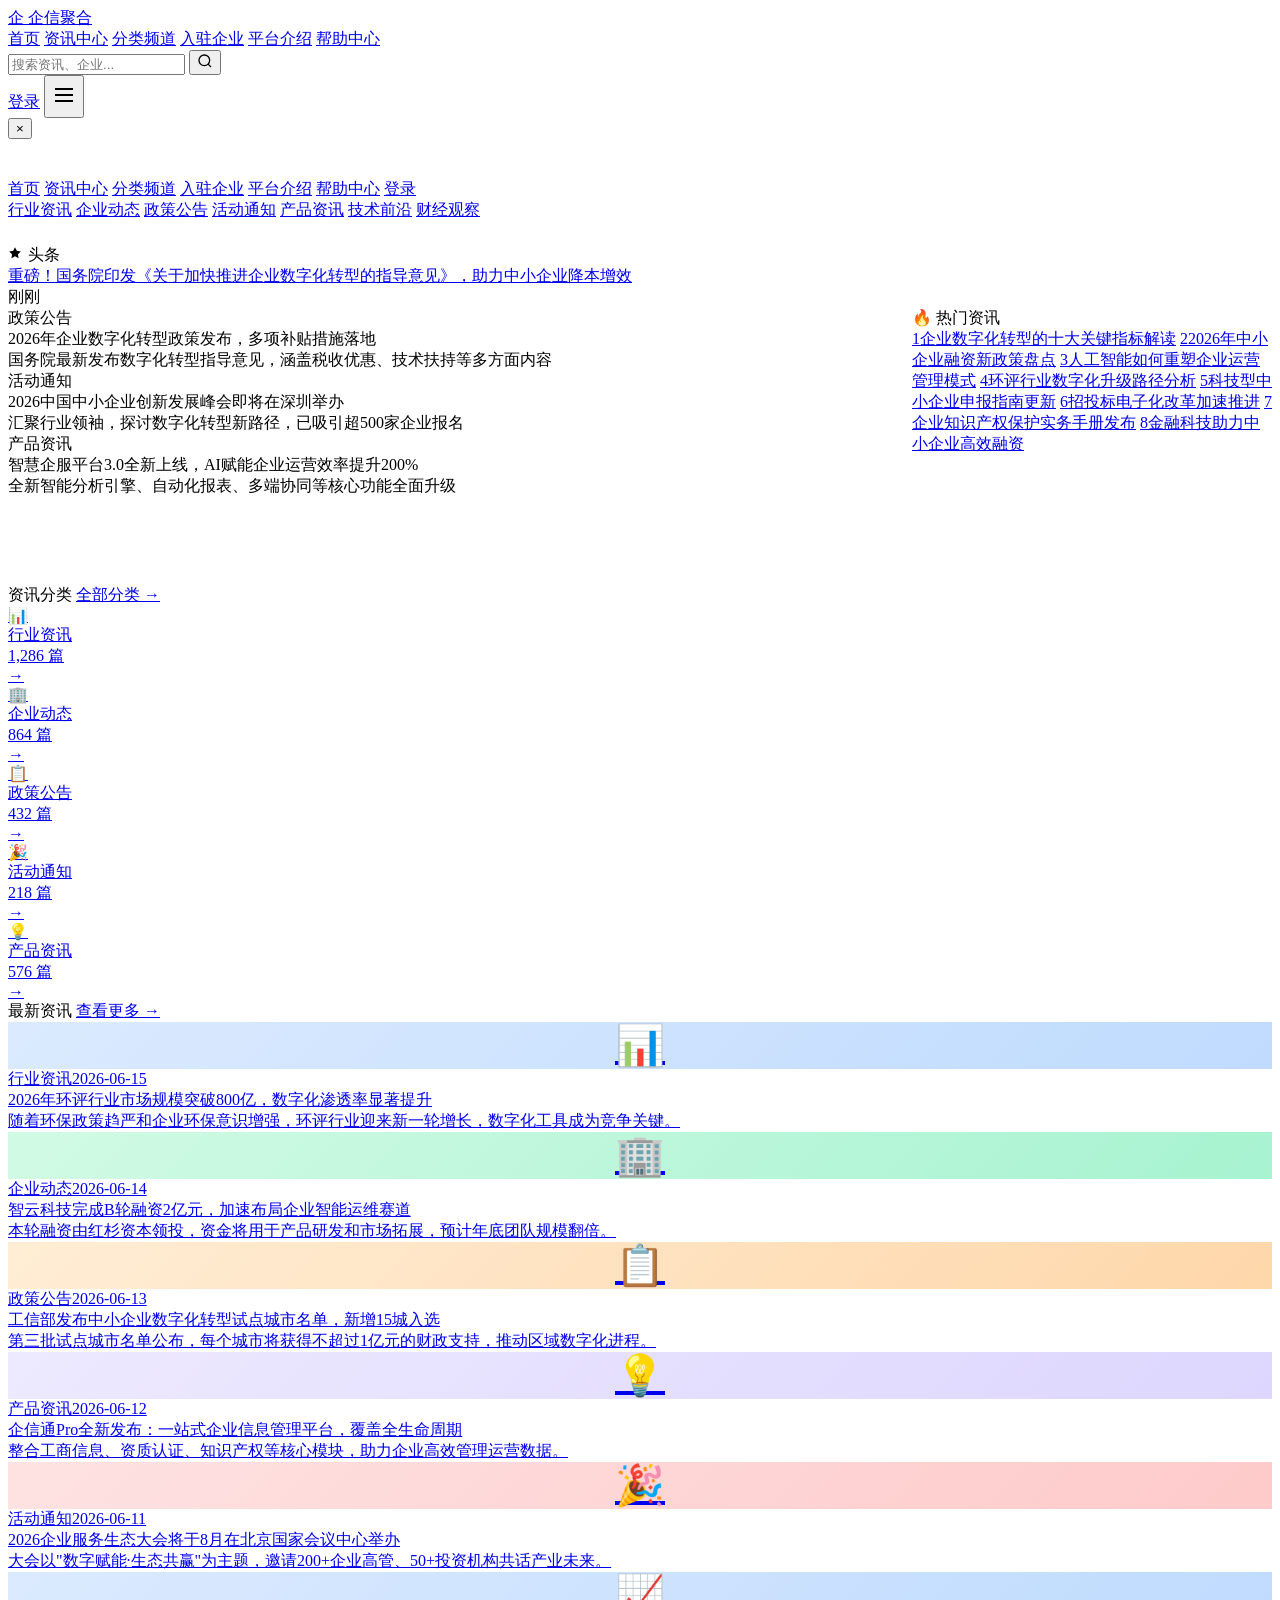
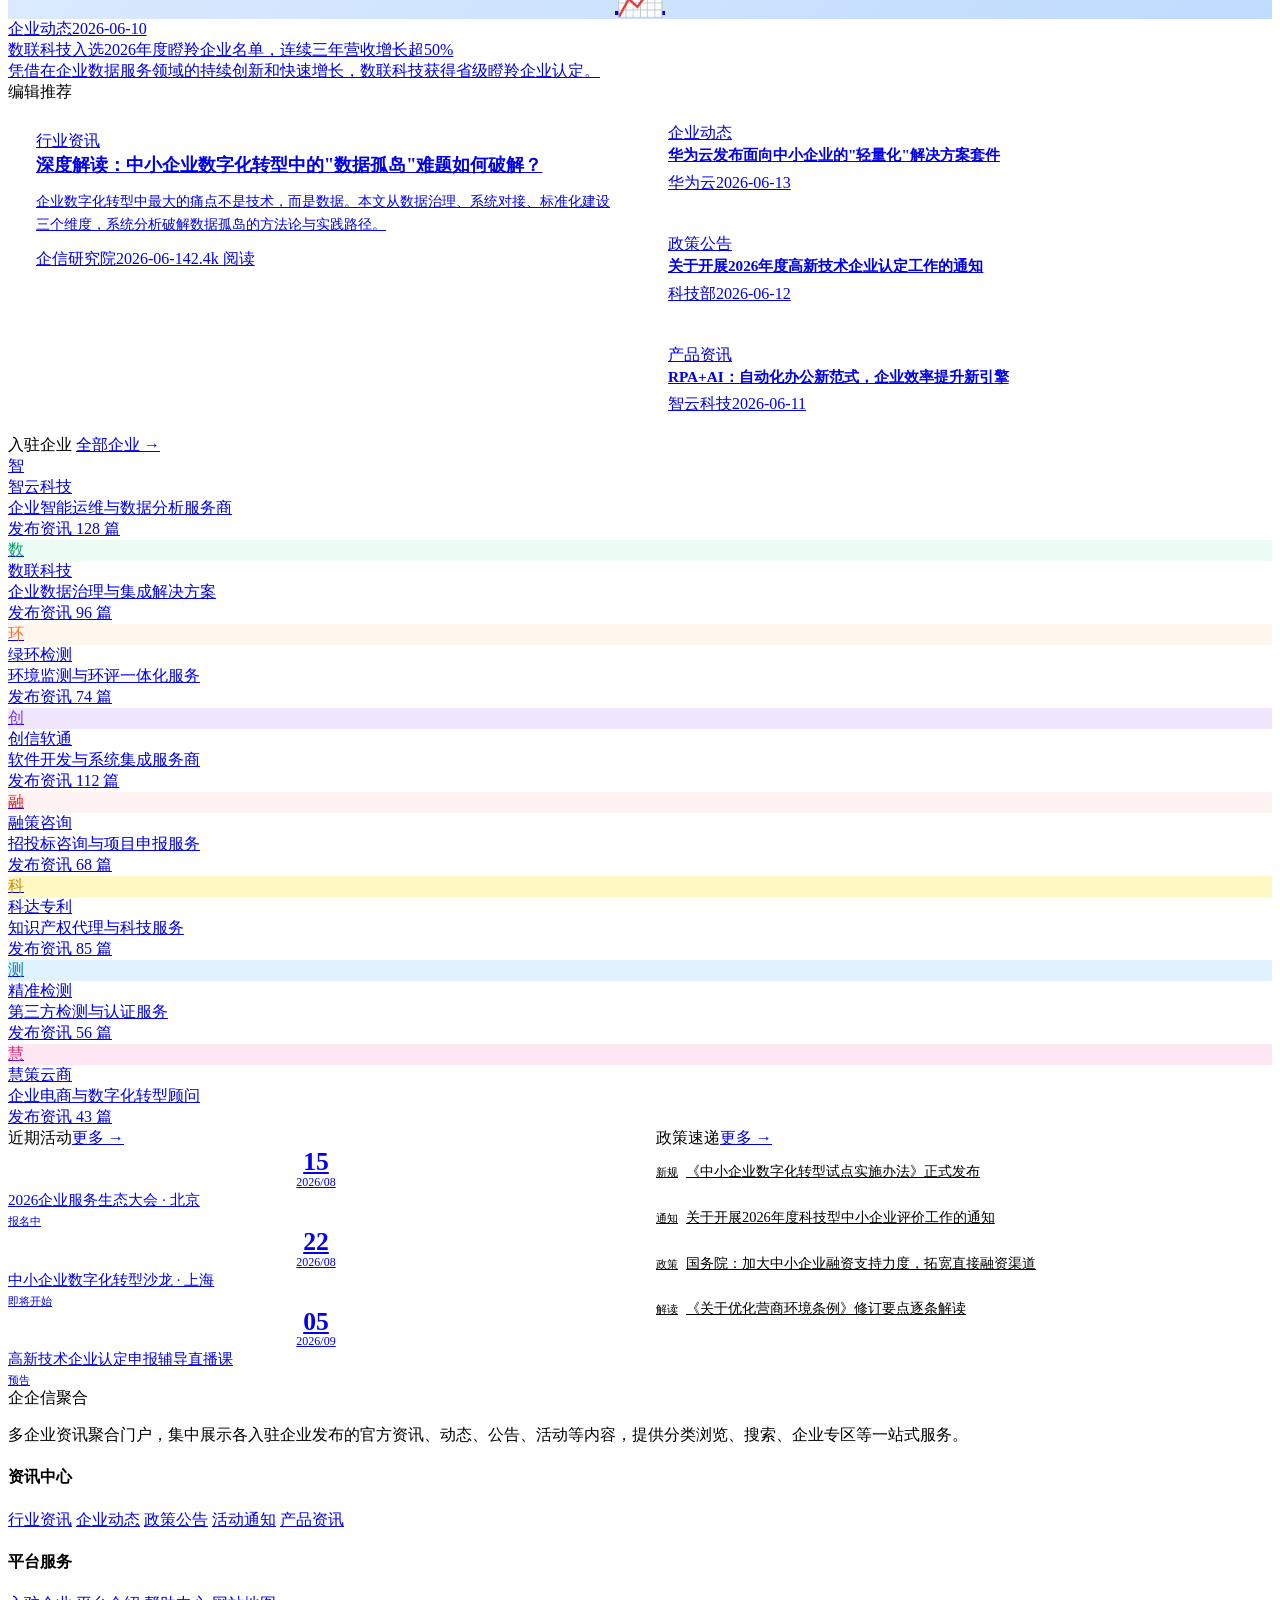
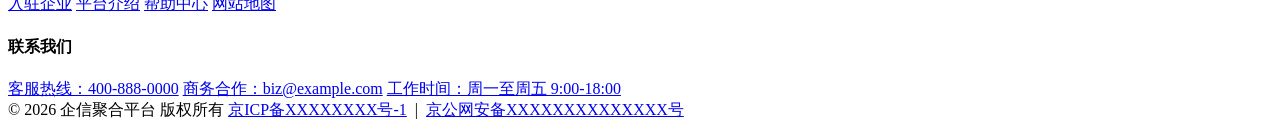
==== commit 40ebb6e3: "Add files via upload" ====
--- a/index.html
+++ b/index.html
@@ -4,7 +4,7 @@
   <meta charset="UTF-8">
   <meta name="viewport" content="width=device-width,initial-scale=1.0">
   <title>企业资讯聚合平台 - 一站式企业资讯阅读与信息查询</title>
-  <link rel="stylesheet" href="global.css">
+  <link rel="stylesheet" href="css/global.css">
 </head>
 <body>
 
